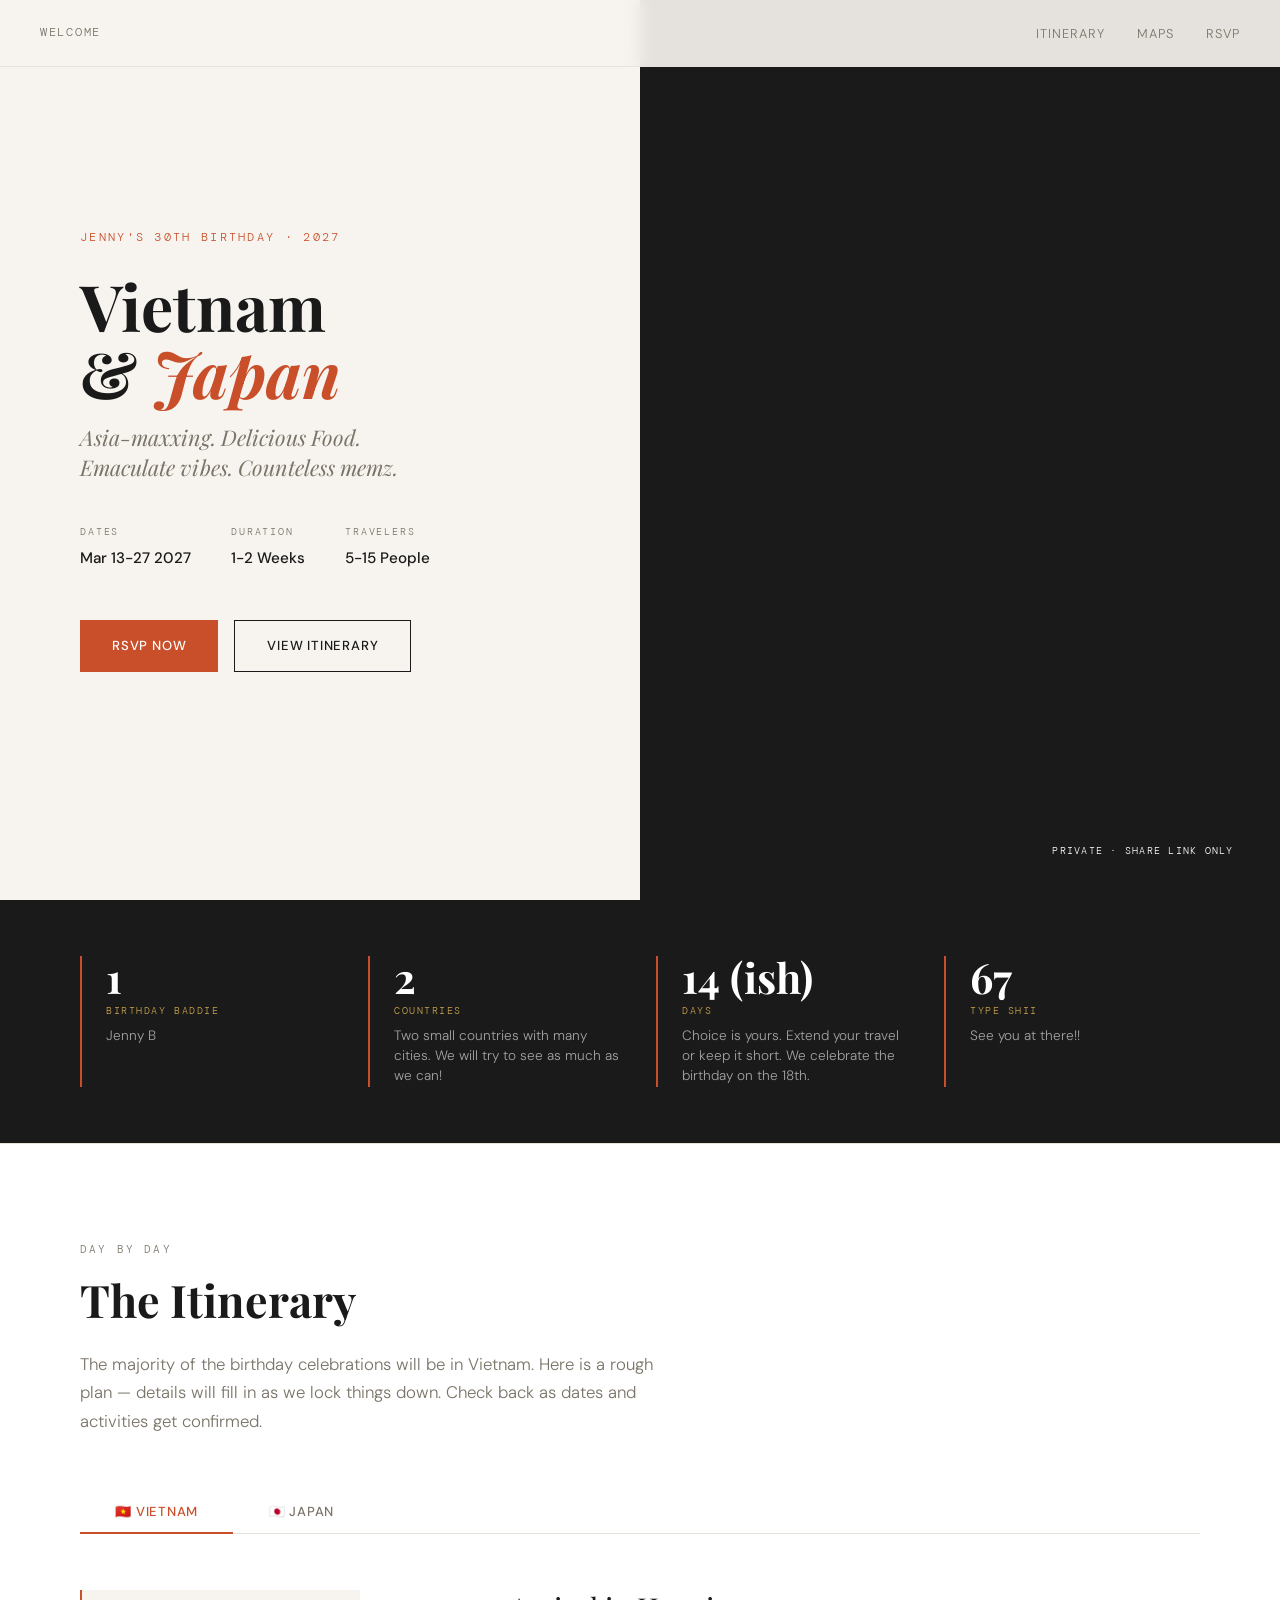
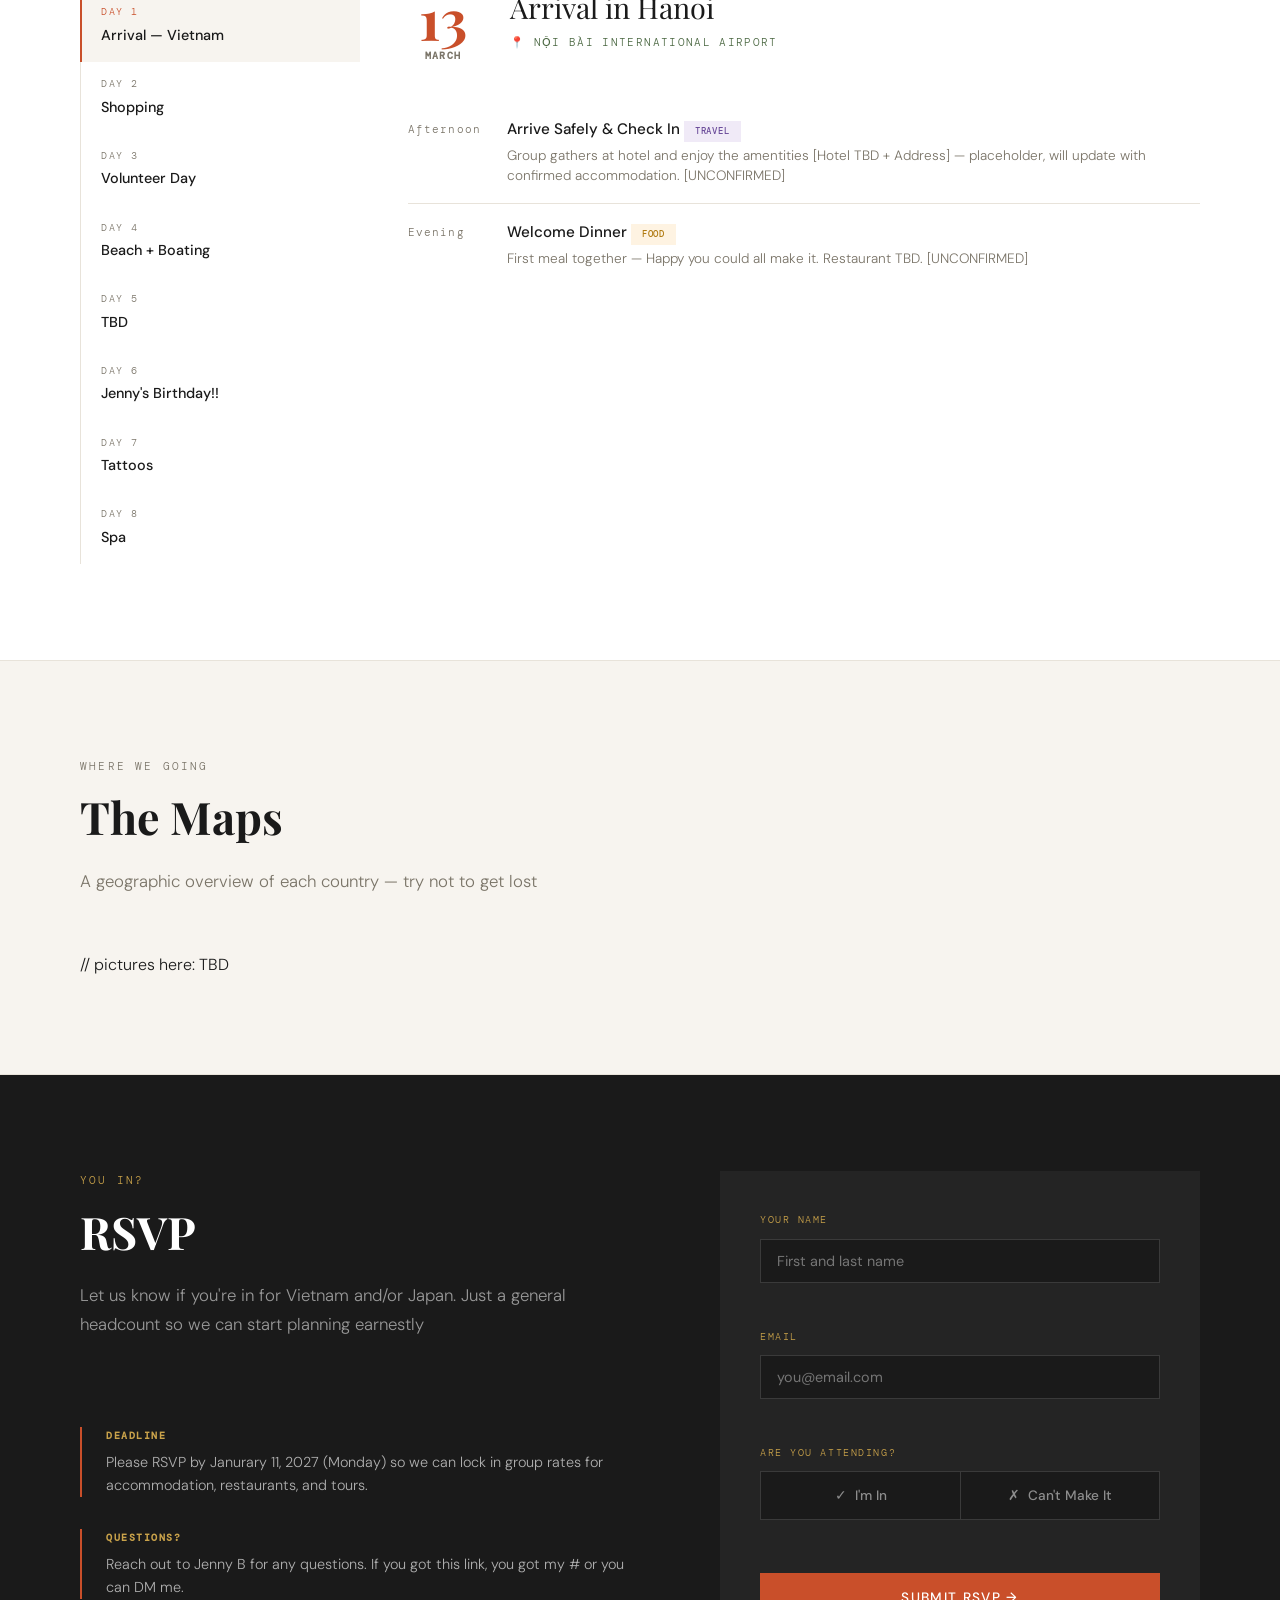
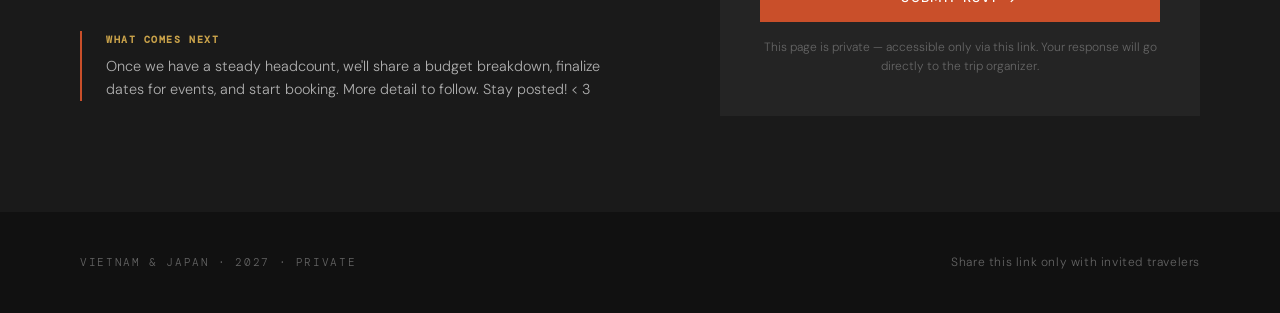
==== index.html @ f420a18a "Update index.html" ====
<!DOCTYPE html>
<html lang="en">
<head>
<meta charset="UTF-8">
<meta name="viewport" content="width=device-width, initial-scale=1.0">
<title>Hi Friends ~</title>
<link rel="preconnect" href="https://fonts.googleapis.com">
<link href="https://fonts.googleapis.com/css2?family=Playfair+Display:ital,wght@0,400;0,700;1,400&family=DM+Sans:wght@300;400;500&family=DM+Mono:wght@400&display=swap" rel="stylesheet">
<style>
  :root {
    --ink: #1a1a1a;
    --paper: #f7f4ef;
    --mist: #e8e3da;
    --vermillion: #c94f2a;
    --gold: #c9a24a;
    --moss: #4a6741;
    --stone: #7a7468;
    --white: #ffffff;
  }

  * { margin: 0; padding: 0; box-sizing: border-box; }

  html { scroll-behavior: smooth; }

  body {
    background: var(--paper);
    color: var(--ink);
    font-family: 'DM Sans', sans-serif;
    font-weight: 300;
    line-height: 1.7;
  }

  /* NAV */
  nav {
    position: fixed;
    top: 0; left: 0; right: 0;
    z-index: 100;
    display: flex;
    align-items: center;
    justify-content: space-between;
    padding: 1.2rem 2.5rem;
    background: rgba(247,244,239,0.92);
    backdrop-filter: blur(8px);
    border-bottom: 1px solid var(--mist);
  }

  .nav-wordmark {
    font-family: 'DM Mono', monospace;
    font-size: 0.72rem;
    letter-spacing: 0.15em;
    color: var(--stone);
    text-transform: uppercase;
  }

  .nav-links {
    display: flex;
    gap: 2rem;
    list-style: none;
  }

  .nav-links a {
    font-size: 0.8rem;
    letter-spacing: 0.08em;
    text-transform: uppercase;
    text-decoration: none;
    color: var(--stone);
    transition: color 0.2s;
  }

  .nav-links a:hover { color: var(--vermillion); }

  /* HERO */
  .hero {
    min-height: 100vh;
    display: grid;
    grid-template-columns: 1fr 1fr;
    padding-top: 60px;
  }

  .hero-text {
    display: flex;
    flex-direction: column;
    justify-content: center;
    padding: 5rem 4rem 5rem 5rem;
  }

  .hero-eyebrow {
    font-family: 'DM Mono', monospace;
    font-size: 0.72rem;
    letter-spacing: 0.2em;
    color: var(--vermillion);
    text-transform: uppercase;
    margin-bottom: 1.5rem;
  }

  .hero-title {
    font-family: 'Playfair Display', serif;
    font-size: clamp(3rem, 5vw, 5.5rem);
    line-height: 1.05;
    font-weight: 700;
    margin-bottom: 1rem;
  }

  .hero-title em {
    font-style: italic;
    color: var(--vermillion);
  }

  .hero-subtitle {
    font-family: 'Playfair Display', serif;
    font-style: italic;
    font-size: 1.35rem;
    color: var(--stone);
    margin-bottom: 2.5rem;
    line-height: 1.4;
  }

  .hero-meta {
    display: flex;
    gap: 2.5rem;
    margin-bottom: 3rem;
  }

  .hero-meta-item label {
    display: block;
    font-family: 'DM Mono', monospace;
    font-size: 0.65rem;
    letter-spacing: 0.18em;
    text-transform: uppercase;
    color: var(--stone);
    margin-bottom: 0.25rem;
  }

  .hero-meta-item span {
    font-size: 0.95rem;
    font-weight: 500;
    color: var(--ink);
  }

  .btn {
    display: inline-flex;
    align-items: center;
    gap: 0.5rem;
    padding: 0.85rem 2rem;
    font-family: 'DM Sans', sans-serif;
    font-size: 0.82rem;
    font-weight: 500;
    letter-spacing: 0.06em;
    text-transform: uppercase;
    text-decoration: none;
    border: none;
    cursor: pointer;
    transition: all 0.2s;
  }

  .btn-primary {
    background: var(--vermillion);
    color: var(--white);
  }

  .btn-primary:hover { background: #a83f20; }

  .btn-outline {
    background: transparent;
    color: var(--ink);
    border: 1.5px solid var(--ink);
  }

  .btn-outline:hover {
    background: var(--ink);
    color: var(--white);
  }

  .hero-ctas { display: flex; gap: 1rem; flex-wrap: wrap; }

  .hero-visual {
    position: relative;
    overflow: hidden;
    background: var(--ink);
  }

  .hero-visual-grid {
    display: grid;
    grid-template-rows: 1fr 1fr;
    height: 100%;
  }

  .hero-img-top {
    background: url('https://images.unsplash.com/photo-1557750255-c06bbc4d9c30?w=900&q=80') center/cover;
  }

  .hero-img-bottom {
    display: grid;
    grid-template-columns: 1fr 1fr;
  }

  .hero-img-bl {
    background: url('https://images.unsplash.com/photo-1528360983277-13d401cdc186?w=600&q=80') center/cover;
  }

  .hero-img-br {
    background: url('https://images.unsplash.com/photo-1493976040374-85c8e12f0c0e?w=600&q=80') center/cover;
  }

  .hero-img-overlay {
    position: absolute;
    bottom: 2rem;
    right: 2rem;
    background: rgba(26,26,26,0.75);
    color: var(--white);
    font-family: 'DM Mono', monospace;
    font-size: 0.65rem;
    letter-spacing: 0.12em;
    padding: 0.5rem 0.9rem;
    text-transform: uppercase;
  }

  /* SECTION STRUCTURE */
  section { padding: 6rem 5rem; }

  .section-label {
    font-family: 'DM Mono', monospace;
    font-size: 0.68rem;
    letter-spacing: 0.2em;
    text-transform: uppercase;
    color: var(--stone);
    margin-bottom: 1rem;
  }

  .section-title {
    font-family: 'Playfair Display', serif;
    font-size: clamp(2rem, 3.5vw, 3.2rem);
    line-height: 1.15;
    margin-bottom: 1.5rem;
  }

  .section-intro {
    font-size: 1.05rem;
    color: var(--stone);
    max-width: 55ch;
    margin-bottom: 3.5rem;
  }

  hr.divider {
    border: none;
    border-top: 1px solid var(--mist);
    margin: 0;
  }

  /* OVERVIEW STRIP */
  .overview {
    background: var(--ink);
    color: var(--white);
    padding: 3.5rem 5rem;
    display: grid;
    grid-template-columns: repeat(4, 1fr);
    gap: 2rem;
  }

  .overview-item {
    border-left: 2px solid var(--vermillion);
    padding-left: 1.5rem;
  }

  .overview-item .num {
    font-family: 'Playfair Display', serif;
    font-size: 2.6rem;
    font-weight: 700;
    color: var(--white);
    line-height: 1;
    margin-bottom: 0.25rem;
  }

  .overview-item .unit {
    font-family: 'DM Mono', monospace;
    font-size: 0.65rem;
    letter-spacing: 0.15em;
    text-transform: uppercase;
    color: var(--gold);
    margin-bottom: 0.4rem;
  }

  .overview-item p {
    font-size: 0.85rem;
    color: rgba(255,255,255,0.6);
    line-height: 1.5;
  }

  /* ITINERARIES */
  .itineraries { background: var(--white); }

  .country-tabs {
    display: flex;
    gap: 0;
    margin-bottom: 3.5rem;
    border-bottom: 1.5px solid var(--mist);
  }

  .tab-btn {
    padding: 0.75rem 2.2rem;
    font-family: 'DM Sans', sans-serif;
    font-size: 0.82rem;
    font-weight: 500;
    letter-spacing: 0.06em;
    text-transform: uppercase;
    background: none;
    border: none;
    border-bottom: 2.5px solid transparent;
    margin-bottom: -1.5px;
    cursor: pointer;
    color: var(--stone);
    transition: all 0.2s;
  }

  .tab-btn.active {
    color: var(--vermillion);
    border-bottom-color: var(--vermillion);
  }

  .tab-content { display: none; }
  .tab-content.active { display: block; }

  .itinerary-grid {
    display: grid;
    grid-template-columns: 280px 1fr;
    gap: 3rem;
  }

  .day-nav {
    display: flex;
    flex-direction: column;
    gap: 0;
    border-left: 1px solid var(--mist);
  }

  .day-nav-item {
    padding: 0.9rem 1.2rem;
    cursor: pointer;
    border-left: 2.5px solid transparent;
    margin-left: -1px;
    transition: all 0.2s;
  }

  .day-nav-item:hover { background: var(--paper); }

  .day-nav-item.active {
    border-left-color: var(--vermillion);
    background: var(--paper);
  }

  .day-nav-item .day-num {
    font-family: 'DM Mono', monospace;
    font-size: 0.62rem;
    letter-spacing: 0.15em;
    text-transform: uppercase;
    color: var(--stone);
  }

  .day-nav-item.active .day-num { color: var(--vermillion); }

  .day-nav-item .day-name {
    font-size: 0.9rem;
    font-weight: 500;
    color: var(--ink);
    margin-top: 0.1rem;
  }

  .day-detail { display: none; }
  .day-detail.active { display: block; }

  .day-detail-header {
    display: flex;
    align-items: flex-start;
    gap: 2rem;
    margin-bottom: 2.5rem;
  }

  .day-detail-date {
    font-family: 'Playfair Display', serif;
    font-size: 3.5rem;
    font-weight: 700;
    color: var(--vermillion);
    line-height: 1;
    min-width: 70px;
    text-align: center;
  }

  .day-detail-date small {
    display: block;
    font-family: 'DM Mono', monospace;
    font-size: 0.62rem;
    letter-spacing: 0.12em;
    text-transform: uppercase;
    color: var(--stone);
    margin-top: 0.3rem;
  }

  .day-detail-title {
    font-family: 'Playfair Display', serif;
    font-size: 1.8rem;
    line-height: 1.2;
    margin-bottom: 0.5rem;
  }

  .day-detail-location {
    font-family: 'DM Mono', monospace;
    font-size: 0.7rem;
    letter-spacing: 0.12em;
    text-transform: uppercase;
    color: var(--moss);
  }

  .timeline {
    display: flex;
    flex-direction: column;
    gap: 0;
    margin-bottom: 2rem;
  }

  .timeline-item {
    display: grid;
    grid-template-columns: 80px 1fr;
    gap: 1.2rem;
    padding: 1rem 0;
    border-bottom: 1px solid var(--mist);
  }

  .timeline-item:last-child { border-bottom: none; }

  .timeline-time {
    font-family: 'DM Mono', monospace;
    font-size: 0.68rem;
    letter-spacing: 0.1em;
    color: var(--stone);
    padding-top: 0.2rem;
  }

  .timeline-event strong {
    display: block;
    font-size: 0.95rem;
    font-weight: 500;
    margin-bottom: 0.2rem;
  }

  .timeline-event p {
    font-size: 0.85rem;
    color: var(--stone);
    line-height: 1.5;
  }

  .tag {
    display: inline-block;
    padding: 0.18rem 0.65rem;
    font-family: 'DM Mono', monospace;
    font-size: 0.58rem;
    letter-spacing: 0.1em;
    text-transform: uppercase;
    border-radius: 0;
    margin-right: 0.4rem;
  }

  .tag-food { background: #fef3e2; color: #b07a10; }
  .tag-culture { background: #eaf3ea; color: var(--moss); }
  .tag-travel { background: #f0eaf7; color: #6b4c9a; }
  .tag-free { background: var(--mist); color: var(--stone); }

  /* MAPS */
  .maps-section { background: var(--paper); }

  .maps-grid {
    display: grid;
    grid-template-columns: 1fr 1fr;
    gap: 2.5rem;
  }

  .map-card {
    background: var(--white);
    border: 1px solid var(--mist);
    overflow: hidden;
  }

  .map-embed {
    width: 100%;
    height: 320px;
    border: none;
    display: block;
  }

  .map-card-body {
    padding: 1.5rem 1.8rem;
  }

  .map-card-title {
    font-family: 'Playfair Display', serif;
    font-size: 1.25rem;
    margin-bottom: 0.5rem;
  }

  .map-card-desc {
    font-size: 0.85rem;
    color: var(--stone);
    line-height: 1.6;
  }

  .map-pins {
    display: flex;
    flex-wrap: wrap;
    gap: 0.5rem;
    margin-top: 1rem;
  }

  .map-pin {
    font-family: 'DM Mono', monospace;
    font-size: 0.62rem;
    letter-spacing: 0.08em;
    color: var(--stone);
    border: 1px solid var(--mist);
    padding: 0.25rem 0.7rem;
  }

  /* RSVP */
  .rsvp-section {
    background: var(--ink);
    color: var(--white);
  }

  .rsvp-section .section-label { color: var(--gold); }
  .rsvp-section .section-title { color: var(--white); }
  .rsvp-section .section-intro { color: rgba(255,255,255,0.55); }

  .rsvp-layout {
    display: grid;
    grid-template-columns: 1fr 480px;
    gap: 5rem;
    align-items: start;
  }

  .rsvp-aside {
    display: flex;
    flex-direction: column;
    gap: 2rem;
  }

  .rsvp-aside-block { border-left: 2px solid var(--vermillion); padding-left: 1.5rem; }
  .rsvp-aside-block h4 {
    font-family: 'DM Mono', monospace;
    font-size: 0.65rem;
    letter-spacing: 0.15em;
    text-transform: uppercase;
    color: var(--gold);
    margin-bottom: 0.4rem;
  }
  .rsvp-aside-block p { font-size: 0.9rem; color: rgba(255,255,255,0.65); line-height: 1.6; }

  .rsvp-form-card {
    background: #242424;
    padding: 2.5rem;
  }

  .form-field {
    margin-bottom: 1.5rem;
  }

  .form-field label {
    display: block;
    font-family: 'DM Mono', monospace;
    font-size: 0.65rem;
    letter-spacing: 0.15em;
    text-transform: uppercase;
    color: var(--gold);
    margin-bottom: 0.6rem;
  }

  .form-field input,
  .form-field select,
  .form-field textarea {
    width: 100%;
    background: #1a1a1a;
    border: 1px solid #3a3a3a;
    color: var(--white);
    font-family: 'DM Sans', sans-serif;
    font-size: 0.9rem;
    padding: 0.75rem 1rem;
    outline: none;
    transition: border-color 0.2s;
    border-radius: 0;
    -webkit-appearance: none;
  }

  .form-field input:focus,
  .form-field select:focus,
  .form-field textarea:focus {
    border-color: var(--vermillion);
  }

  .form-field select option { background: #1a1a1a; }

  .radio-group {
    display: flex;
    gap: 0;
  }

  .radio-option {
    flex: 1;
    position: relative;
  }

  .radio-option input[type="radio"] {
    position: absolute;
    opacity: 0;
    width: 0;
  }

  .radio-option label {
    display: flex;
    align-items: center;
    justify-content: center;
    padding: 0.75rem;
    background: #1a1a1a;
    border: 1px solid #3a3a3a;
    font-family: 'DM Sans', sans-serif;
    font-size: 0.85rem;
    font-weight: 500;
    letter-spacing: 0;
    text-transform: none;
    color: rgba(255,255,255,0.5);
    cursor: pointer;
    transition: all 0.2s;
    margin: 0;
  }

  .radio-option:first-child label { border-right: none; }

  .radio-option input[type="radio"]:checked + label {
    background: var(--vermillion);
    border-color: var(--vermillion);
    color: var(--white);
  }

  .event-checkboxes {
    display: flex;
    flex-direction: column;
    gap: 0.75rem;
  }

  .check-option {
    display: flex;
    align-items: center;
    gap: 0.75rem;
    cursor: pointer;
  }

  .check-option input[type="checkbox"] {
    width: 16px;
    height: 16px;
    accent-color: var(--vermillion);
    cursor: pointer;
  }

  .check-option span {
    font-size: 0.88rem;
    color: rgba(255,255,255,0.75);
    line-height: 1.4;
  }

  .check-option .check-sub {
    display: block;
    font-size: 0.72rem;
    color: rgba(255,255,255,0.35);
    margin-top: 0.1rem;
  }

  .btn-submit {
    width: 100%;
    padding: 1rem;
    background: var(--vermillion);
    color: var(--white);
    font-family: 'DM Sans', sans-serif;
    font-size: 0.85rem;
    font-weight: 500;
    letter-spacing: 0.1em;
    text-transform: uppercase;
    border: none;
    cursor: pointer;
    transition: background 0.2s;
    margin-top: 0.5rem;
  }

  .btn-submit:hover { background: #a83f20; }

  .form-note {
    font-size: 0.75rem;
    color: rgba(255,255,255,0.3);
    text-align: center;
    margin-top: 1rem;
    line-height: 1.6;
  }

  /* SUCCESS STATE */
  .rsvp-success {
    display: none;
    text-align: center;
    padding: 3rem 2rem;
  }

  .rsvp-success .success-icon {
    font-size: 3rem;
    margin-bottom: 1rem;
  }

  .rsvp-success h3 {
    font-family: 'Playfair Display', serif;
    font-size: 1.8rem;
    margin-bottom: 0.75rem;
    color: var(--white);
  }

  .rsvp-success p {
    color: rgba(255,255,255,0.55);
    font-size: 0.9rem;
    line-height: 1.6;
  }

  /* FORM ERROR & LOADING STATES */
  .form-error-banner {
    display: none;
    background: rgba(201,79,42,0.15);
    border: 1px solid var(--vermillion);
    color: #f4a58a;
    font-size: 0.82rem;
    padding: 0.75rem 1rem;
    margin-bottom: 1.2rem;
    line-height: 1.5;
  }

  .field-error {
    display: block;
    font-size: 0.72rem;
    color: #f4a58a;
    margin-top: 0.3rem;
    min-height: 1rem;
  }

  .btn-submit:disabled {
    opacity: 0.55;
    cursor: not-allowed;
  }

  .btn-submit .spinner {
    display: inline-block;
    width: 12px;
    height: 12px;
    border: 2px solid rgba(255,255,255,0.35);
    border-top-color: #fff;
    border-radius: 50%;
    animation: spin 0.7s linear infinite;
    margin-right: 0.5rem;
    vertical-align: middle;
  }

  @keyframes spin { to { transform: rotate(360deg); } }

  /* FOOTER */
  footer {
    background: #111;
    color: rgba(255,255,255,0.35);
    padding: 2.5rem 5rem;
    display: flex;
    align-items: center;
    justify-content: space-between;
  }

  footer .wordmark {
    font-family: 'DM Mono', monospace;
    font-size: 0.68rem;
    letter-spacing: 0.15em;
    text-transform: uppercase;
  }

  footer .footer-note {
    font-size: 0.75rem;
    letter-spacing: 0.05em;
  }

  /* RESPONSIVE */
  @media (max-width: 900px) {
    nav { padding: 1rem 1.5rem; }
    .nav-links { display: none; }
    .hero { grid-template-columns: 1fr; }
    .hero-text { padding: 5rem 2rem 3rem; }
    .hero-visual { height: 50vw; }
    .overview { grid-template-columns: 1fr 1fr; padding: 3rem 2rem; }
    section { padding: 4rem 2rem; }
    .itinerary-grid { grid-template-columns: 1fr; }
    .maps-grid { grid-template-columns: 1fr; }
    .rsvp-layout { grid-template-columns: 1fr; gap: 3rem; }
    footer { flex-direction: column; gap: 0.75rem; text-align: center; padding: 2rem; }
  }
</style>
</head>
<body>

<!-- NAV -->
<nav>
  <div class="nav-wordmark">WELCOME</div>
  <ul class="nav-links">
    <li><a href="#itinerary">Itinerary</a></li>
    <li><a href="#maps">Maps</a></li>
    <li><a href="#rsvp">RSVP</a></li>
  </ul>
</nav>

<!-- HERO -->
<section class="hero" style="padding:0;">
  <div class="hero-text">
    <div class="hero-eyebrow">Jenny's 30th Birthday · 2027</div>
    <h1 class="hero-title">Vietnam<br>&amp; <em>Japan</em></h1>
    <p class="hero-subtitle">Asia-maxxing.  Delicious Food. <br> Emaculate vibes. Counteless memz. </p>
    <div class="hero-meta">
      <div class="hero-meta-item">
        <label>Dates</label>
        <span>Mar 13-27 2027</span>
      </div>
      <div class="hero-meta-item">
        <label>Duration</label>
        <span>1-2 Weeks</span>
      </div>
      <div class="hero-meta-item">
        <label>Travelers</label>
        <span>5-15 People</span>
      </div>
    </div>
    <div class="hero-ctas">
      <a href="#rsvp" class="btn btn-primary">RSVP Now</a>
      <a href="#itinerary" class="btn btn-outline">View Itinerary</a>
    </div>
  </div>
  <div class="hero-visual">
    <div class="hero-visual-grid">
      <div class="hero-img-top"></div>
      <div class="hero-img-bottom">
        <div class="hero-img-bl"></div>
        <div class="hero-img-br"></div>
      </div>
    </div>
    <div class="hero-img-overlay">Private · Share Link Only</div>
  </div>
</section>

<!-- OVERVIEW STRIP -->
<div class="overview">
  <div class="overview-item">
    <div class="num">1</div>
    <div class="unit">Birthday Baddie</div>
    <p>Jenny B</p>
  </div>
  <div class="overview-item">
    <div class="num">2</div>
    <div class="unit">Countries</div>
    <p>Two small countries with many cities. We will try to see as much as we can! </p>
  </div>
  <div class="overview-item">
    <div class="num">14 (ish)</div>
    <div class="unit">Days</div>
    <p>Choice is yours. Extend your travel or keep it short. We celebrate the birthday on the 18th. </p>
  </div>
  <div class="overview-item">
    <div class="num">67</div>
    <div class="unit">Type shii</div>
    <p>See you at there!! </p>
  </div>
</div>

<hr class="divider">

<!-- ITINERARY -->
<section class="itineraries" id="itinerary">
  <div class="section-label">Day by Day</div>
  <h2 class="section-title">The Itinerary</h2>
  <p class="section-intro"> The majority of the birthday celebrations will be in Vietnam. Here is a rough plan — details will fill in as we lock things down. Check back as dates and activities get confirmed.</p>

  <div class="country-tabs">
    <button class="tab-btn active" onclick="switchTab('vietnam')">🇻🇳 Vietnam</button>
    <button class="tab-btn" onclick="switchTab('japan')">🇯🇵 Japan</button>
  </div>

  <!-- VIETNAM -->
  <div class="tab-content active" id="tab-vietnam">
    <div class="itinerary-grid">
      <div class="day-nav" id="vn-day-nav">
        <div class="day-nav-item active" onclick="switchDay('vn', 1)">
          <div class="day-num">Day 1</div>
          <div class="day-name">Arrival — Vietnam </div>
        </div>
        <div class="day-nav-item" onclick="switchDay('vn', 2)">
          <div class="day-num">Day 2</div>
          <div class="day-name">Shopping</div>
        </div>
        <div class="day-nav-item" onclick="switchDay('vn', 3)">
          <div class="day-num">Day 3</div>
          <div class="day-name">Volunteer Day</div>
        </div>
        <div class="day-nav-item" onclick="switchDay('vn', 4)">
          <div class="day-num">Day 4</div>
          <div class="day-name">Beach + Boating</div>
        </div>
        <div class="day-nav-item" onclick="switchDay('vn', 5)">
          <div class="day-num">Day 5</div>
          <div class="day-name"> TBD </div>
        </div>
        <div class="day-nav-item" onclick="switchDay('vn', 6)">
          <div class="day-num">Day 6</div>
          <div class="day-name">Jenny's Birthday!! </div>
        </div>
        <div class="day-nav-item" onclick="switchDay('vn', 7)">
          <div class="day-num">Day 7</div>
          <div class="day-name">Tattoos</div>
        </div>
         <div class="day-nav-item" onclick="switchDay('vn', 8)">
          <div class="day-num">Day 8</div>
          <div class="day-name"> Spa </div>
        </div>
      </div>

      <div>
        <div class="day-detail active" id="vn-day-1">
          <div class="day-detail-header">
            <div class="day-detail-date">13<small>March</small></div>
            <div>
              <div class="day-detail-title">Arrival in Hanoi</div>
              <div class="day-detail-location">📍 Nội Bài International Airport</div>
            </div>
          </div>
          <div class="timeline">
            <div class="timeline-item">
              <div class="timeline-time">Afternoon</div>
              <div class="timeline-event">
                <strong>Arrive Safely &amp; Check In <span class="tag tag-travel">Travel</span></strong>
                <p>Group gathers at hotel and enjoy the amentities [Hotel TBD + Address] — placeholder, will update with confirmed accommodation. [UNCONFIRMED]</p>
              </div>
            </div>
            <div class="timeline-item">
              <div class="timeline-time">Evening</div>
              <div class="timeline-event">
                <strong>Welcome Dinner <span class="tag tag-food">Food</span></strong>
                <p>First meal together — Happy you could all make it. Restaurant TBD. [UNCONFIRMED]</p>
              </div>
            </div>
          </div>
        </div>

        <div class="day-detail" id="vn-day-2">
          <div class="day-detail-header">
            <div class="day-detail-date">14<small>March</small></div>
            <div>
              <div class="day-detail-title">Hanoi Old Quarter</div>
              <div class="day-detail-location">📍 Hanoi, Vietnam</div>
            </div>
          </div>
          <div class="timeline">
            <div class="timeline-item">
              <div class="timeline-time">Morning</div>
              <div class="timeline-event">
                <strong>Hoan Kiem Lake &amp; Ngoc Son Temple <span class="tag tag-culture">Culture</span></strong>
                <p>Morning walk around the lake. Placeholder — exact timing TBD. [UNCONFIRMED]</p>
              </div>
            </div>
            <div class="timeline-item">
              <div class="timeline-time">Midday</div>
              <div class="timeline-event">
                <strong>Street Food Tour <span class="tag tag-food">Food</span></strong>
                <p>Guided tour of local street food stalls. Bun cha, egg coffee, banh cuon. Operator TBD. [UNCONFIRMED]</p>
              </div>
            </div>
            <div class="timeline-item">
              <div class="timeline-time">Afternoon</div>
              <div class="timeline-event">
                <strong>Ho Chi Minh Mausoleum <span class="tag tag-culture">Culture</span></strong>
                <p>Visit the mausoleum complex and the surrounding gardens. [UNCONFIRMED]/p>
              </div>
            </div>
            <div class="timeline-item">
              <div class="timeline-time">Evening</div>
              <div class="timeline-event">
                <strong>Free Evening <span class="tag tag-free">Free</span></strong>
                <p>Explore on your own — the beer street (Ta Hien) is nearby and lively. [UNCONFIRMED]</p>
              </div>
            </div>
          </div>
        </div>

        <div class="day-detail" id="vn-day-3">
          <div class="day-detail-header">
            <div class="day-detail-date">15<small>March</small></div>
            <div>
              <div class="day-detail-title">Halong Bay Cruise — Day 1</div>
              <div class="day-detail-location">📍 Ha Long Bay, Quảng Ninh</div>
            </div>
          </div>
          <div class="timeline">
            <div class="timeline-item">
              <div class="timeline-time">Morning</div>
              <div class="timeline-event">
                <strong>Bus to Halong Bay <span class="tag tag-travel">Travel</span></strong>
                <p>~3.5 hour journey from Hanoi. Depart early. [Bus operator TBD] [UNCONFIRMED]</p>
              </div>
            </div>
            <div class="timeline-item">
              <div class="timeline-time">Afternoon</div>
              <div class="timeline-event">
                <strong>Board Cruise &amp; Sail <span class="tag tag-culture">Culture</span></strong>
                <p>Board the overnight junk cruise. Limestone karst views, kayaking, and caves. [Cruise TBD — targeting a mid-range option] [UNCONFIRMED] </p>
              </div>
            </div>
            <div class="timeline-item">
              <div class="timeline-time">Evening</div>
              <div class="timeline-event">
                <strong>Sunset &amp; Group Dinner on Deck <span class="tag tag-food">Food</span></strong>
                <p>Seafood dinner aboard the boat as the sun sets over the bay. [UNCONFIRMED]</p>
              </div>
            </div>
          </div>
        </div>

        <div class="day-detail" id="vn-day-4">
          <div class="day-detail-header">
            <div class="day-detail-date">16<small>March</small></div>
            <div>
              <div class="day-detail-title">Halong Bay — Day 2</div>
              <div class="day-detail-location">📍 Ha Long Bay → Hanoi</div>
            </div>
          </div>
          <div class="timeline">
            <div class="timeline-item">
              <div class="timeline-time">Morning</div>
              <div class="timeline-event">
                <strong>Tai Chi on Deck, Breakfast <span class="tag tag-culture">Culture</span></strong>
                <p>Optional sunrise tai chi, then breakfast as the boat heads back. [UNCONFIRMED]</p>
              </div>
            </div>
            <div class="timeline-item">
              <div class="timeline-time">Afternoon</div>
              <div class="timeline-event">
                <strong>Return to Hanoi <span class="tag tag-travel">Travel</span></strong>
                <p>Back to the city by afternoon. Free evening in Hanoi before the next leg.</p>
              </div>
            </div>
          </div>
        </div>

        <div class="day-detail" id="vn-day-5">
          <div class="day-detail-header">
            <div class="day-detail-date">17<small>March</small></div>
            <div>
              <div class="day-detail-title">Fly Hanoi → Hoi An</div>
              <div class="day-detail-location">📍 Hanoi → Da Nang → Hoi An</div>
            </div>
          </div>
          <div class="timeline">
            <div class="timeline-item">
              <div class="timeline-time">Morning</div>
              <div class="timeline-event">
                <strong>Flight to Da Nang <span class="tag tag-travel">Travel</span></strong>
                <p>~1.5 hours. Transfer to Hoi An by taxi (~45 min). [Flights TBD — book together or independently] [UNCONFIRMED] </p>
              </div>
            </div>
            <div class="timeline-item">
              <div class="timeline-time">Afternoon</div>
              <div class="timeline-event">
                <strong>Check In &amp; Explore Ancient Town <span class="tag tag-culture">Culture</span></strong>
                <p>Stroll the UNESCO-listed old town. Lanterns, tailors, and cao lau noodles await. [UNCONFIRMED]</p>
              </div>
            </div>
          </div>
        </div>

        <div class="day-detail" id="vn-day-6">
          <div class="day-detail-header">
            <div class="day-detail-date">18<small>March</small></div>
            <div>
              <div class="day-detail-title">Hoi An — Lanterns &amp; Cooking</div>
              <div class="day-detail-location">📍 Hội An Ancient Town</div>
            </div>
          </div>
          <div class="timeline">
            <div class="timeline-item">
              <div class="timeline-time">Morning</div>
              <div class="timeline-event">
                <strong>Cooking Class <span class="tag tag-food">Food</span></strong>
                <p>Group cooking class — market trip + make your own banh xeo and white rose dumplings. [Operator TBD] [UNCONFIRMED]</p>
              </div>
            </div>
            <div class="timeline-item">
              <div class="timeline-time">Afternoon</div>
              <div class="timeline-event">
                <strong>Beach at An Bang <span class="tag tag-free">Free</span></strong>
                <p>4km from town. Easy motorbike or bicycle ride. Free afternoon to relax. [UNCONFIRMED]</p>
              </div>
            </div>
            <div class="timeline-item">
              <div class="timeline-time">Evening</div>
              <div class="timeline-event">
                <strong>Lantern Release on the Thu Bon River <span class="tag tag-culture">Culture</span></strong>
                <p>The signature Hoi An evening — release paper lanterns on the river at dusk. [UNCONFIRMED]</p>
              </div>
            </div>
          </div>
        </div>

        <div class="day-detail" id="vn-day-7">
          <div class="day-detail-header">
            <div class="day-detail-date">19<small>March</small></div>
            <div>
              <div class="day-detail-title">Fly to Ho Chi Minh City</div>
              <div class="day-detail-location">📍 Da Nang → Ho Chi Minh City</div>
            </div>
          </div>
          <div class="timeline">
            <div class="timeline-item">
              <div class="timeline-time">Morning</div>
              <div class="timeline-event">
                <strong>Flight to HCMC <span class="tag tag-travel">Travel</span></strong>
                <p>~1 hour flight. Check in to Saigon hotel. [Hotel TBD — targeting the District 1 area] [UNCONFIRMED]</p>
              </div>
            </div>
            <div class="timeline-item">
              <div class="timeline-time">Afternoon</div>
              <div class="timeline-event">
                <strong>War Remnants Museum <span class="tag tag-culture">Culture</span></strong>
                <p>Important and sobering. Worth the time. Regroup afterward for coffee. [UNCONFIRMED] </p>
              </div>
            </div>
            <div class="timeline-item">
              <div class="timeline-time">Evening</div>
              <div class="timeline-event">
                <strong>Rooftop Dinner &amp; Bui Vien Street <span class="tag tag-food">Food</span></strong>
                <p>Farewell Vietnam dinner. Then, optional: the chaos of Bui Vien walking street. [UNCONFIRMED]</p>
              </div>
            </div>
          </div>
        </div>

        <div class="day-detail" id="vn-day-8">
          <div class="day-detail-header">
            <div class="day-detail-date">20<small>March</small></div>
            <div>
              <div class="day-detail-title">Fly to Ho Chi Minh City</div>
              <div class="day-detail-location">📍 Da Nang → Ho Chi Minh City</div>
            </div>
          </div>
          <div class="timeline">
            <div class="timeline-item">
              <div class="timeline-time">Morning</div>
              <div class="timeline-event">
                <strong>Flight to HCMC <span class="tag tag-travel">Travel</span></strong>
                <p>~1 hour flight. Check in to Saigon hotel. [Hotel TBD — targeting the District 1 area] [UNCONFIRMED]</p>
              </div>
            </div>
            <div class="timeline-item">
              <div class="timeline-time">Afternoon</div>
              <div class="timeline-event">
                <strong>War Remnants Museum <span class="tag tag-culture">Culture</span></strong>
                <p>Important and sobering. Worth the time. Regroup afterward for coffee. [UNCONFIRMED] </p>
              </div>
            </div>
            <div class="timeline-item">
              <div class="timeline-time">Evening</div>
              <div class="timeline-event">
                <strong>Rooftop Dinner &amp; Bui Vien Street <span class="tag tag-food">Food</span></strong>
                <p>Farewell Vietnam dinner. Then, optional: the chaos of Bui Vien walking street. [UNCONFIRMED]</p>
              </div>
            </div>
          </div>
        </div>
      </div>
    </div>
  </div>

  <!-- JAPAN TAB -->
  <div class="tab-content" id="tab-japan">
    <div class="itinerary-grid">
      <div class="day-nav" id="jp-day-nav">
        <div class="day-nav-item active" onclick="switchDay('jp', 8)">
          <div class="day-num">Day 8</div>
          <div class="day-name">Arrival — Tokyo</div>
        </div>
        <div class="day-nav-item" onclick="switchDay('jp', 9)">
          <div class="day-num">Day 9</div>
          <div class="day-name">Tokyo — Shibuya &amp; Shinjuku</div>
        </div>
        <div class="day-nav-item" onclick="switchDay('jp', 10)">
          <div class="day-num">Day 10</div>
          <div class="day-name">Tokyo — Asakusa &amp; Akihabara</div>
        </div>
        <div class="day-nav-item" onclick="switchDay('jp', 11)">
          <div class="day-num">Day 11</div>
          <div class="day-name">Day Trip: Nikko or Hakone</div>
        </div>
        <div class="day-nav-item" onclick="switchDay('jp', 12)">
          <div class="day-num">Day 12</div>
          <div class="day-name">Shinkansen to Kyoto</div>
        </div>
        <div class="day-nav-item" onclick="switchDay('jp', 13)">
          <div class="day-num">Day 13</div>
          <div class="day-name">Kyoto — Temples &amp; Fushimi</div>
        </div>
        <div class="day-nav-item" onclick="switchDay('jp', 14)">
          <div class="day-num">Day 14</div>
          <div class="day-name">Osaka &amp; Departure</div>
        </div>
      </div>

      <div>
        <div class="day-detail active" id="jp-day-8">
          <div class="day-detail-header">
            <div class="day-detail-date">08<small>Placeholder</small></div>
            <div>
              <div class="day-detail-title">Arrive in Tokyo</div>
              <div class="day-detail-location">📍 Narita / Haneda → Shinjuku</div>
            </div>
          </div>
          <div class="timeline">
            <div class="timeline-item">
              <div class="timeline-time">Arrival</div>
              <div class="timeline-event">
                <strong>Land &amp; Transfer <span class="tag tag-travel">Travel</span></strong>
                <p>Narita Express or Limousine Bus to the hotel. [Hotel TBD — targeting Shinjuku or Shibuya area] [UNCONFIRMED] </p>
              </div>
            </div>
            <div class="timeline-item">
              <div class="timeline-time">Evening</div>
              <div class="timeline-event">
                <strong>Ramen &amp; Wander <span class="tag tag-food">Food</span></strong>
                <p>First dinner in Japan — a bowl of proper Tokyo ramen. Then explore the neon streets. [UNCONFIRMED] </p>
              </div>
            </div>
          </div>
        </div>

        <div class="day-detail" id="jp-day-9">
          <div class="day-detail-header">
            <div class="day-detail-date">09<small>Placeholder</small></div>
            <div>
              <div class="day-detail-title">Shibuya &amp; Shinjuku</div>
              <div class="day-detail-location">📍 Tokyo, Japan</div>
            </div>
          </div>
          <div class="timeline">
            <div class="timeline-item">
              <div class="timeline-time">Morning</div>
              <div class="timeline-event">
                <strong>Shibuya Crossing &amp; Harajuku <span class="tag tag-culture">Culture</span></strong>
                <p>The crossing at rush hour, Meiji Shrine, Takeshita Street. Classic Tokyo morning. [UNCONFIRMED]</p>
              </div>
            </div>
            <div class="timeline-item">
              <div class="timeline-time">Afternoon</div>
              <div class="timeline-event">
                <strong>Shinjuku — Omoide Yokocho <span class="tag tag-food">Food</span></strong>
                <p>"Memory Lane" — tiny yakitori stalls, smoke, and cold Sapporo. [UNCONFIRMED]</p>
              </div>
            </div>
            <div class="timeline-item">
              <div class="timeline-time">Evening</div>
              <div class="timeline-event">
                <strong>Tokyo Skyline from Shinjuku <span class="tag tag-free">Free</span></strong>
                <p>Tokyo Metropolitan Government Building offers free observation deck views. [UNCONFIRMED]</p>
              </div>
            </div>
          </div>
        </div>

        <div class="day-detail" id="jp-day-10">
          <div class="day-detail-header">
            <div class="day-detail-date">10<small>Placeholder</small></div>
            <div>
              <div class="day-detail-title">Asakusa &amp; Akihabara</div>
              <div class="day-detail-location">📍 East Tokyo</div>
            </div>
          </div>
          <div class="timeline">
            <div class="timeline-item">
              <div class="timeline-time">Morning</div>
              <div class="timeline-event">
                <strong>Senso-ji Temple <span class="tag tag-culture">Culture</span></strong>
                <p>Tokyo's oldest temple. Arrive early to beat the crowds. Nakamise shopping street adjacent.[UNCONFIRMED]</p>
              </div>
            </div>
            <div class="timeline-item">
              <div class="timeline-time">Afternoon</div>
              <div class="timeline-event">
                <strong>Akihabara Electric Town <span class="tag tag-free">Free</span></strong>
                <p>Anime, electronics, maid cafes — the full experience. Optional for those less into it.[UNCONFIRMED]</p>
              </div>
            </div>
            <div class="timeline-item">
              <div class="timeline-time">Evening</div>
              <div class="timeline-event">
                <strong>Group Omakase or Izakaya <span class="tag tag-food">Food</span></strong>
                <p>[Restaurant TBD — targeting a group omakase or lively izakaya for the full experience] [UNCONFIRMED]</p>
              </div>
            </div>
          </div>
        </div>

        <div class="day-detail" id="jp-day-11">
          <div class="day-detail-header">
            <div class="day-detail-date">11<small>Placeholder</small></div>
            <div>
              <div class="day-detail-title">Day Trip — Nikko or Hakone</div>
              <div class="day-detail-location">📍 Outside Tokyo (TBD)</div>
            </div>
          </div>
          <div class="timeline">
            <div class="timeline-item">
              <div class="timeline-time">All Day</div>
              <div class="timeline-event">
                <strong>Day Trip TBD <span class="tag tag-culture">Culture</span></strong>
                <p>Nikko (ornate shrines + waterfalls) or Hakone (Mt Fuji views + onsen) — group vote pending. ~2 hrs each way.[UNCONFIRMED]</p>
              </div>
            </div>
          </div>
        </div>

        <div class="day-detail" id="jp-day-12">
          <div class="day-detail-header">
            <div class="day-detail-date">12<small>Placeholder</small></div>
            <div>
              <div class="day-detail-title">Shinkansen to Kyoto</div>
              <div class="day-detail-location">📍 Tokyo → Kyoto</div>
            </div>
          </div>
          <div class="timeline">
            <div class="timeline-item">
              <div class="timeline-time">Morning</div>
              <div class="timeline-event">
                <strong>Bullet Train to Kyoto <span class="tag tag-travel">Travel</span></strong>
                <p>~2h15m on the Nozomi Shinkansen. Window seat views of Mt Fuji if clear.[UNCONFIRMED]</p>
              </div>
            </div>
            <div class="timeline-item">
              <div class="timeline-time">Afternoon</div>
              <div class="timeline-event">
                <strong>Arashiyama Bamboo Grove <span class="tag tag-culture">Culture</span></strong>
                <p>Go in the afternoon to avoid the worst of the morning crowds. Monkey park optional.[UNCONFIRMED]</p>
              </div>
            </div>
            <div class="timeline-item">
              <div class="timeline-time">Evening</div>
              <div class="timeline-event">
                <strong>Pontocho Alley for Dinner <span class="tag tag-food">Food</span></strong>
                <p>Narrow lantern-lit alley lined with kaiseki restaurants. [Booking TBD][UNCONFIRMED]</p>
              </div>
            </div>
          </div>
        </div>

        <div class="day-detail" id="jp-day-13">
          <div class="day-detail-header">
            <div class="day-detail-date">13<small>Placeholder</small></div>
            <div>
              <div class="day-detail-title">Kyoto — Temples &amp; Fushimi Inari</div>
              <div class="day-detail-location">📍 Kyoto, Japan</div>
            </div>
          </div>
          <div class="timeline">
            <div class="timeline-item">
              <div class="timeline-time">Early AM</div>
              <div class="timeline-event">
                <strong>Fushimi Inari at Sunrise <span class="tag tag-culture">Culture</span></strong>
                <p>The thousand torii gates — go at 6am to have it almost to yourself. Worth every early alarm [UNCONFIRMED].</p>
              </div>
            </div>
            <div class="timeline-item">
              <div class="timeline-time">Midday</div>
              <div class="timeline-event">
                <strong>Kinkaku-ji (Golden Pavilion) <span class="tag tag-culture">Culture</span></strong>
                <p>The iconic gold-leaf temple reflected in its mirror pond. [UNCONFIRMED]</p>
              </div>
            </div>
            <div class="timeline-item">
              <div class="timeline-time">Afternoon</div>
              <div class="timeline-event">
                <strong>Gion District &amp; Maiko Spotting <span class="tag tag-free">Free</span></strong>
                <p>Wander the historic Gion geisha district. Keep eyes open on Hanamikoji Street at dusk.[UNCONFIRMED]</p>
              </div>
            </div>
          </div>
        </div>

        <div class="day-detail" id="jp-day-14">
          <div class="day-detail-header">
            <div class="day-detail-date">14<small>Placeholder</small></div>
            <div>
              <div class="day-detail-title">Osaka &amp; Departures</div>
              <div class="day-detail-location">📍 Osaka, Japan</div>
            </div>
          </div>
          <div class="timeline">
            <div class="timeline-item">
              <div class="timeline-time">Morning</div>
              <div class="timeline-event">
                <strong>Osaka — Dotonbori &amp; Street Food <span class="tag tag-food">Food</span></strong>
                <p>30 min from Kyoto. Takoyaki, okonomiyaki, and the neon-lit Dotonbori canal. [UNCONFIRMED]</p>
              </div>
            </div>
            <div class="timeline-item">
              <div class="timeline-time">Afternoon</div>
              <div class="timeline-event">
                <strong>Osaka Castle <span class="tag tag-culture">Culture</span></strong>
                <p>Optional visit before heading to the airport. [Flights TBD] [UNCONFIRMED]</p>
              </div>
            </div>
            <div class="timeline-item">
              <div class="timeline-time">Evening</div>
              <div class="timeline-event">
                <strong>Fly Home <span class="tag tag-travel">Travel</span></strong>
                <p>Depart from Kansai International Airport (KIX). Safe travels 👋</p>
              </div>
            </div>
          </div>
        </div>
      </div>
    </div>
  </div>
</section>

<hr class="divider">

<!-- MAPS -->
<section class="maps-section" id="maps">
  <div class="section-label">Where We Going</div>
  <h2 class="section-title">The Maps</h2>
  <p class="section-intro">A geographic overview of each country — try not to get lost </p>

   // pictures here: TBD
</section>

<hr class="divider">

<!-- RSVP -->
<section class="rsvp-section" id="rsvp">
  <div class="rsvp-layout">
    <div class="rsvp-aside">
      <div>
        <div class="section-label">You in? </div>
        <h2 class="section-title">RSVP</h2>
        <p class="section-intro">Let us know if you're in for Vietnam and/or Japan. Just a general headcount so we can start planning earnestly </p>
      </div>
      <div class="rsvp-aside-block">
        <h4>Deadline</h4>
        <p>Please RSVP by Janurary 11, 2027 (Monday) so we can lock in group rates for accommodation, restaurants, and tours.</p>
      </div>
      <div class="rsvp-aside-block">
        <h4>Questions?</h4>
        <p>Reach out to Jenny B for any questions. If you got this link, you got my # or you can DM me. </p>
      </div>
      <div class="rsvp-aside-block">
        <h4>What Comes Next</h4>
        <p>Once we have a steady headcount, we'll share a budget breakdown, finalize dates for events, and start booking. More detail to follow. Stay posted! < 3 </p>
      </div>
    </div>

    <div>
      <div class="rsvp-form-card" id="rsvp-form-container">

        <!-- Form-level error banner (shown on network/Formspree errors) -->
        <div class="form-error-banner" id="form-error-banner" role="alert"></div>

        <div class="form-field">
          <label for="rsvp-name">Your Name</label>
          <input type="text" id="rsvp-name" name="name" placeholder="First and last name" autocomplete="name">
          <span class="field-error" id="err-name"></span>
        </div>

        <div class="form-field">
          <label for="rsvp-email">Email</label>
          <input type="email" id="rsvp-email" name="email" placeholder="you@email.com" autocomplete="email">
          <span class="field-error" id="err-email"></span>
        </div>

        <div class="form-field">
          <label>Are you attending?</label>
          <div class="radio-group">
            <div class="radio-option">
              <input type="radio" name="attending" id="att-yes" value="Yes — I'm In">
              <label for="att-yes">✓ &nbsp;I'm In</label>
            </div>
            <div class="radio-option">
              <input type="radio" name="attending" id="att-no" value="No — Can't Make It">
              <label for="att-no">✗ &nbsp;Can't Make It</label>
            </div>
          </div>
          <span class="field-error" id="err-attending"></span>
        </div>

        <div class="form-field" id="events-field" style="display:none;">
          <label>Which legs are you joining?</label>
          <div class="event-checkboxes">
            <label class="check-option">
              <input type="checkbox" name="legs" value="Vietnam">
              <span>🇻🇳 Vietnam Leg <span class="check-sub">Hanoi → Ha Long Bay → Hoi An → Ho Chi Minh City</span></span>
            </label>
            <label class="check-option">
              <input type="checkbox" name="legs" value="Japan">
              <span>🇯🇵 Japan Leg <span class="check-sub">Tokyo → Kyoto → Osaka</span></span>
            </label>
            <label class="check-option">
              <input type="checkbox" name="legs" value="Full Trip — Both Countries">
              <span>🌏 Full Trip — Both Countries</span>
            </label>
          </div>
        </div>

        <button class="btn-submit" id="rsvp-submit-btn" onclick="submitRSVP()">Submit RSVP →</button>
        <p class="form-note">This page is private — accessible only via this link. Your response will go directly to the trip organizer.</p>
      </div>

      <div class="rsvp-success" id="rsvp-success">
        <div class="success-icon">✈️</div>
        <h3>You're on the list.</h3>
        <p>We'll be in touch with more details as plans come together.<br>Start dreaming about ramen and pho.</p>
      </div>
    </div>
  </div>
</section>

<!-- FOOTER -->
<footer>
  <div class="wordmark">Vietnam &amp; Japan · 2027 · Private</div>
  <div class="footer-note">Share this link only with invited travelers</div>
</footer>

<script>
  // TAB SWITCHING
  function switchTab(country) {
    document.querySelectorAll('.tab-btn').forEach(b => b.classList.remove('active'));
    document.querySelectorAll('.tab-content').forEach(c => c.classList.remove('active'));
    document.getElementById('tab-' + country).classList.add('active');
    event.target.classList.add('active');
  }

  // DAY SWITCHING
  function switchDay(prefix, dayNum) {
    const navId = prefix === 'vn' ? 'vn-day-nav' : 'jp-day-nav';
    const nav = document.getElementById(navId);
    nav.querySelectorAll('.day-nav-item').forEach(i => i.classList.remove('active'));
    event.currentTarget.classList.add('active');

    // hide all day details for this tab
    const tabId = prefix === 'vn' ? 'tab-vietnam' : 'tab-japan';
    document.getElementById(tabId).querySelectorAll('.day-detail').forEach(d => d.classList.remove('active'));
    const detail = document.getElementById(prefix + '-day-' + dayNum);
    if (detail) detail.classList.add('active');
  }

  // SHOW/HIDE EVENTS FIELD
  document.querySelectorAll('input[name="attending"]').forEach(r => {
    r.addEventListener('change', function() {
      const eventsField = document.getElementById('events-field');
      eventsField.style.display = this.value.startsWith('Yes') ? 'block' : 'none';
    });
  });

  // RSVP SUBMIT — Formspree Vanilla JS (Ajax)
  async function submitRSVP() {
    const nameEl    = document.getElementById('rsvp-name');
    const emailEl   = document.getElementById('rsvp-email');
    const attending = document.querySelector('input[name="attending"]:checked');
    const submitBtn = document.getElementById('rsvp-submit-btn');
    const banner    = document.getElementById('form-error-banner');

    // Clear previous errors
    ['err-name', 'err-email', 'err-attending'].forEach(id => {
      document.getElementById(id).textContent = '';
    });
    banner.style.display = 'none';
    banner.textContent = '';
    nameEl.removeAttribute('aria-invalid');
    emailEl.removeAttribute('aria-invalid');

    // Client-side validation
    let valid = true;
    if (!nameEl.value.trim()) {
      document.getElementById('err-name').textContent = 'Please enter your name.';
      nameEl.setAttribute('aria-invalid', 'true');
      valid = false;
    }
    if (!emailEl.value.trim()) {
      document.getElementById('err-email').textContent = 'Please enter your email.';
      emailEl.setAttribute('aria-invalid', 'true');
      valid = false;
    }
    if (!attending) {
      document.getElementById('err-attending').textContent = 'Please choose attending or not attending.';
      valid = false;
    }
    if (!valid) return;

    // Collect selected legs (only relevant when attending)
    const legs = Array.from(document.querySelectorAll('input[name="legs"]:checked'))
                      .map(cb => cb.value);

    // Build payload — readable field names for Formspree dashboard
    const payload = {
      name:      nameEl.value.trim(),
      email:     emailEl.value.trim(),
      attending: attending.value,
      legs:      legs.length ? legs.join(', ') : 'N/A'
    };

    // Loading state
    submitBtn.disabled = true;
    submitBtn.innerHTML = '<span class="spinner"></span>Sending…';

    try {
      const res = await fetch('https://formspree.io/f/xjgqkzyk', {
        method:  'POST',
        headers: { 'Accept': 'application/json', 'Content-Type': 'application/json' },
        body:    JSON.stringify(payload)
      });

      const data = await res.json();

      if (res.ok) {
        // Success — show the thank-you panel
        document.getElementById('rsvp-form-container').style.display = 'none';
        document.getElementById('rsvp-success').style.display = 'block';
      } else {
        // Formspree returned field-level or form-level errors
        const errors = data.errors || [];
        let handled = false;

        errors.forEach(err => {
          if (err.field === 'email') {
            document.getElementById('err-email').textContent = err.message;
            emailEl.setAttribute('aria-invalid', 'true');
            handled = true;
          } else if (err.field === 'name') {
            document.getElementById('err-name').textContent = err.message;
            nameEl.setAttribute('aria-invalid', 'true');
            handled = true;
          }
        });

        if (!handled) {
          banner.textContent = data.error || 'Something went wrong. Please try again or email jennybslam@gmail.com directly.';
          banner.style.display = 'block';
        }

        submitBtn.disabled = false;
        submitBtn.textContent = 'Submit RSVP →';
      }
    } catch (err) {
      // Network failure
      banner.textContent = 'Could not reach the server. Check your connection and try again.';
      banner.style.display = 'block';
      submitBtn.disabled = false;
      submitBtn.textContent = 'Submit RSVP →';
    }
  }
</script>

</body>
</html>
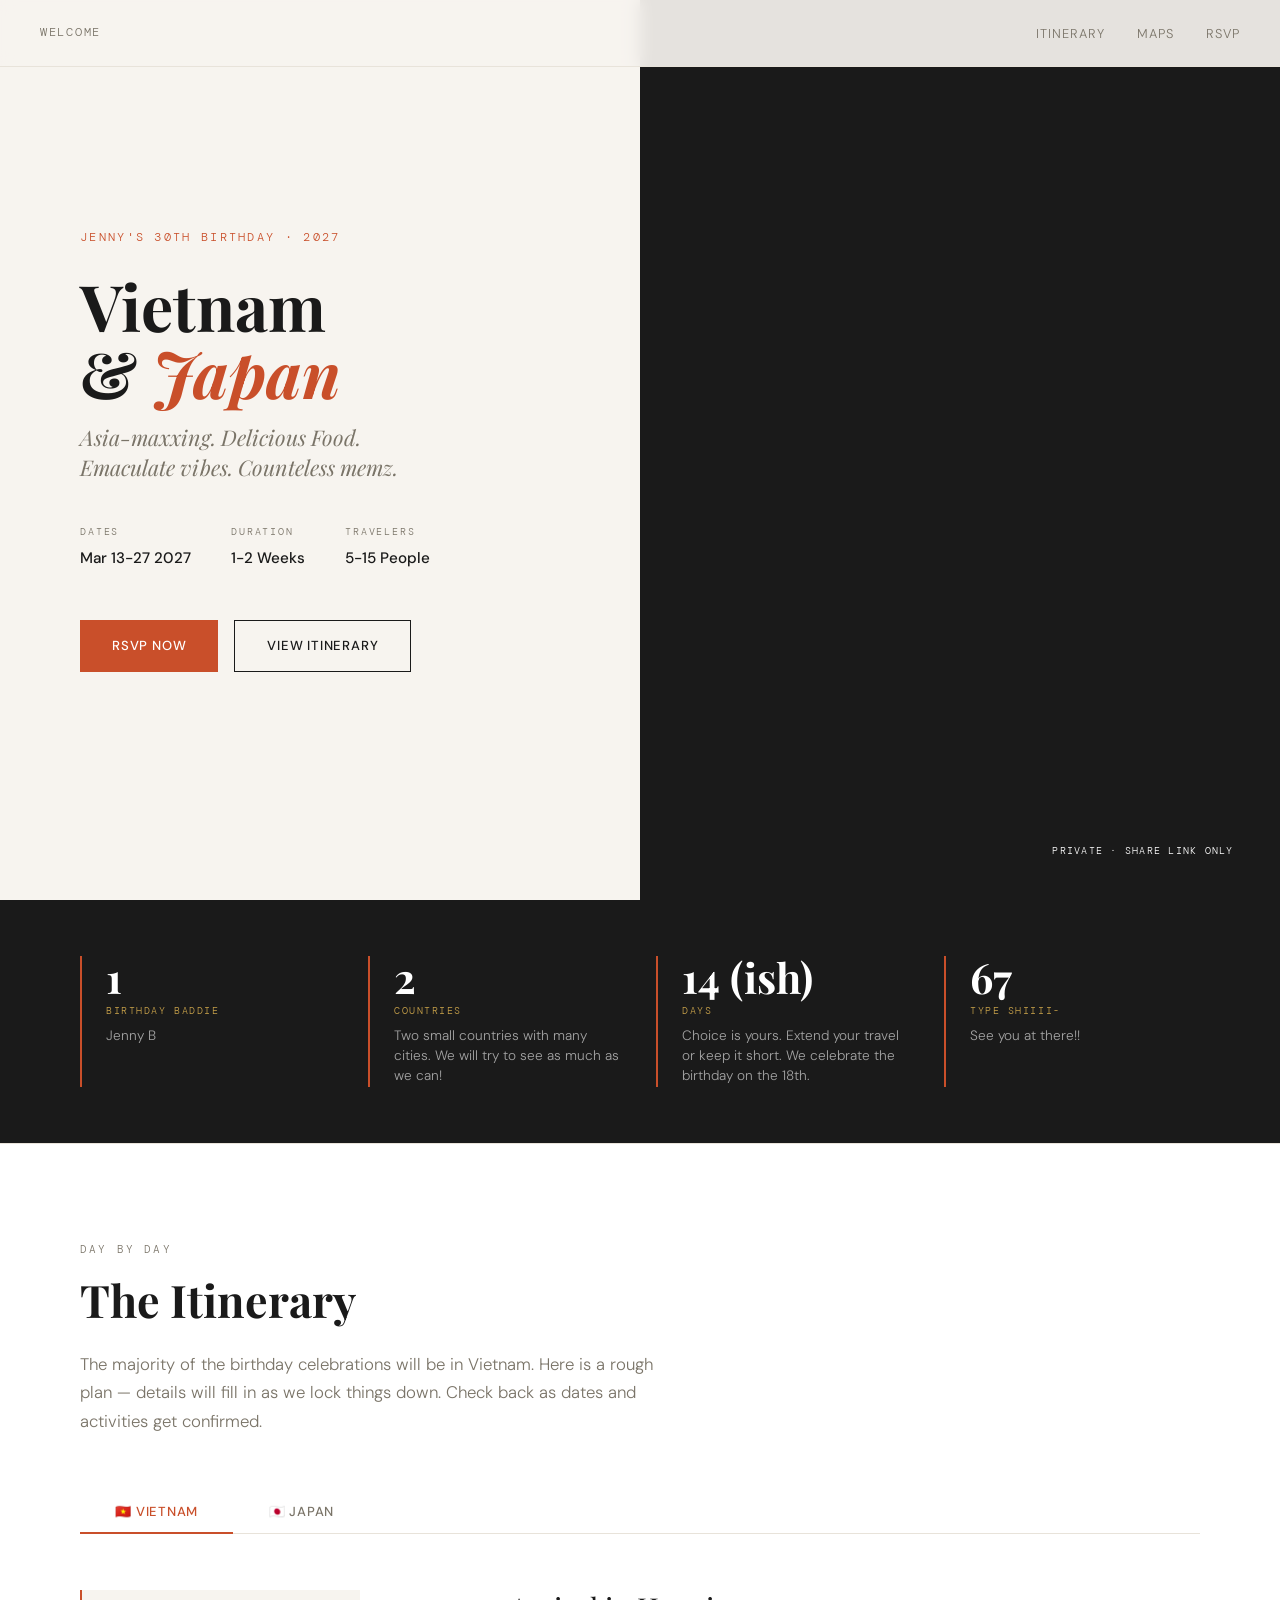
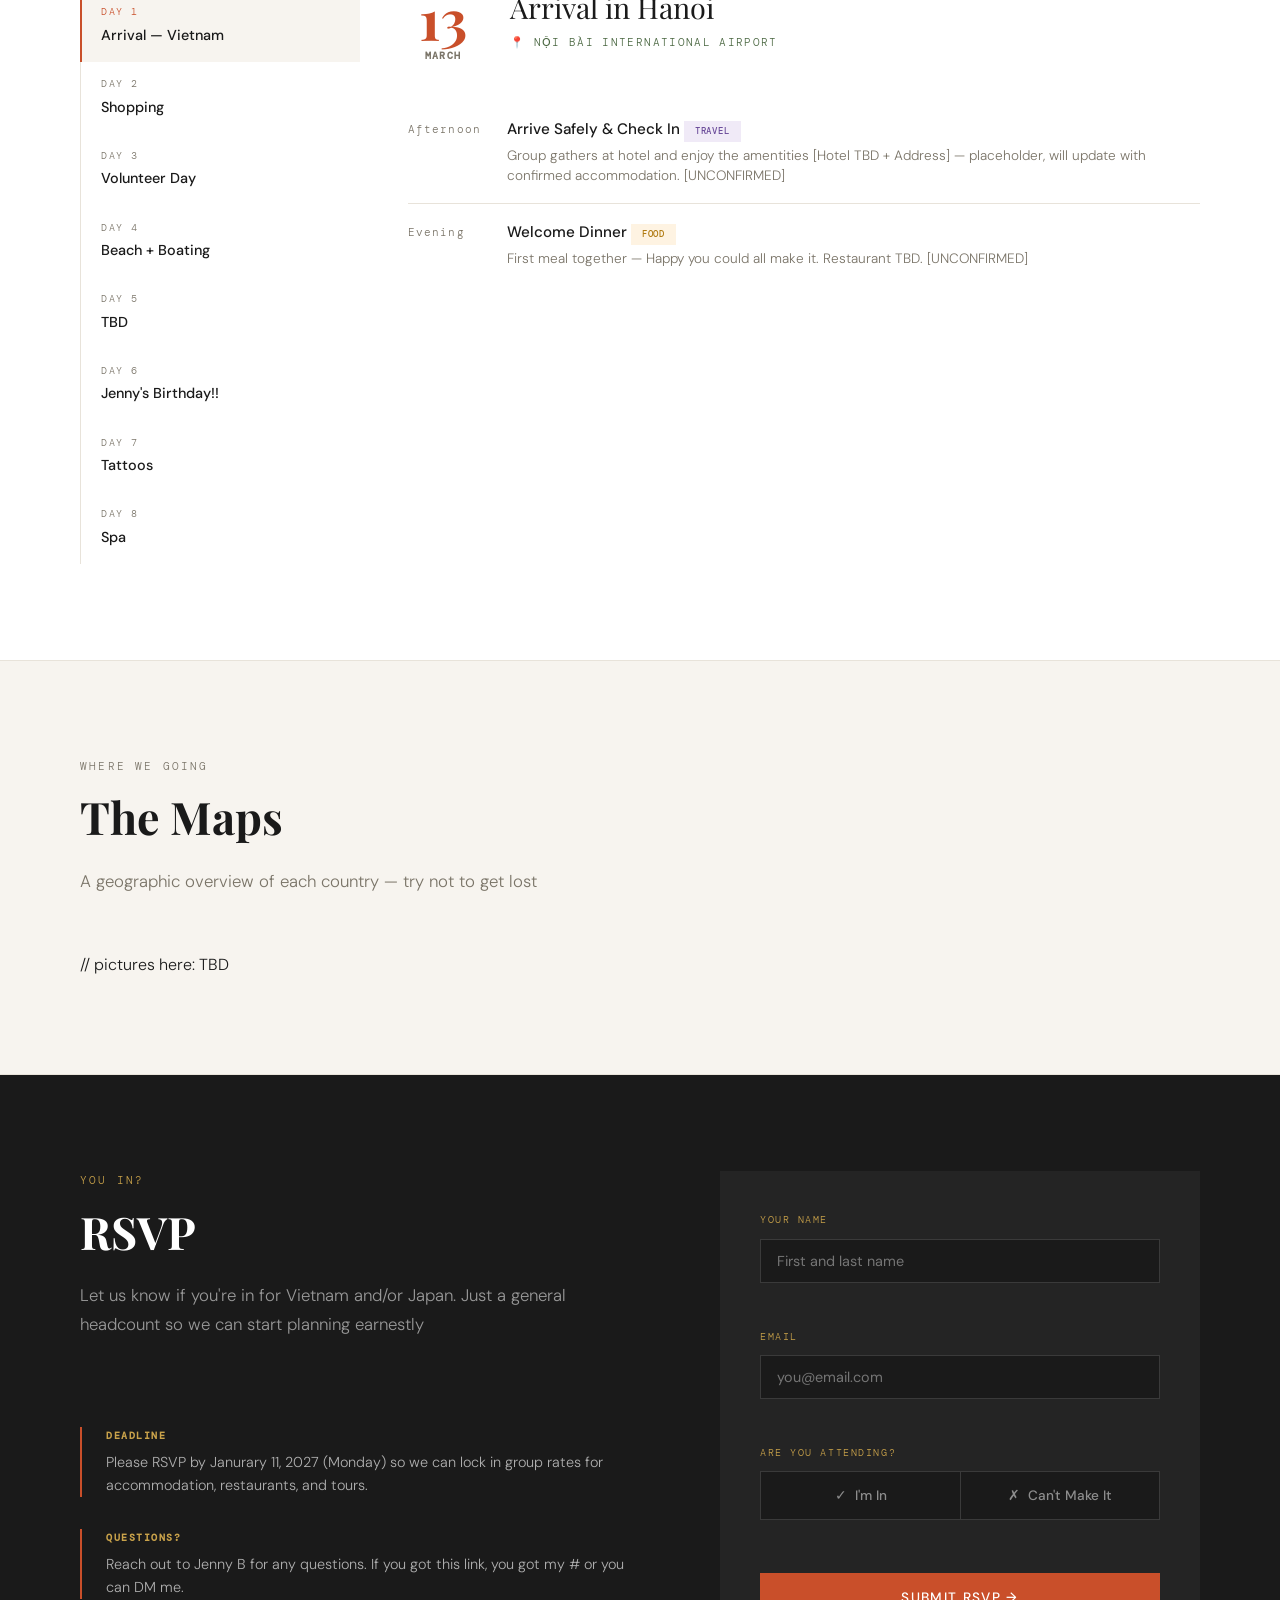
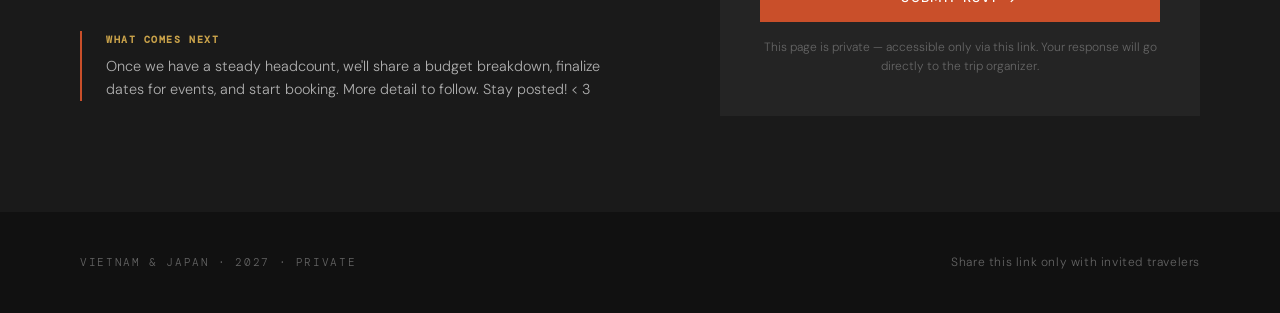
==== commit 233354bc: "Update index.html" ====
--- a/index.html
+++ b/index.html
@@ -866,7 +866,7 @@
   </div>
   <div class="overview-item">
     <div class="num">67</div>
-    <div class="unit">Type shii</div>
+    <div class="unit">Type shiiii-</div>
     <p>See you at there!! </p>
   </div>
 </div>
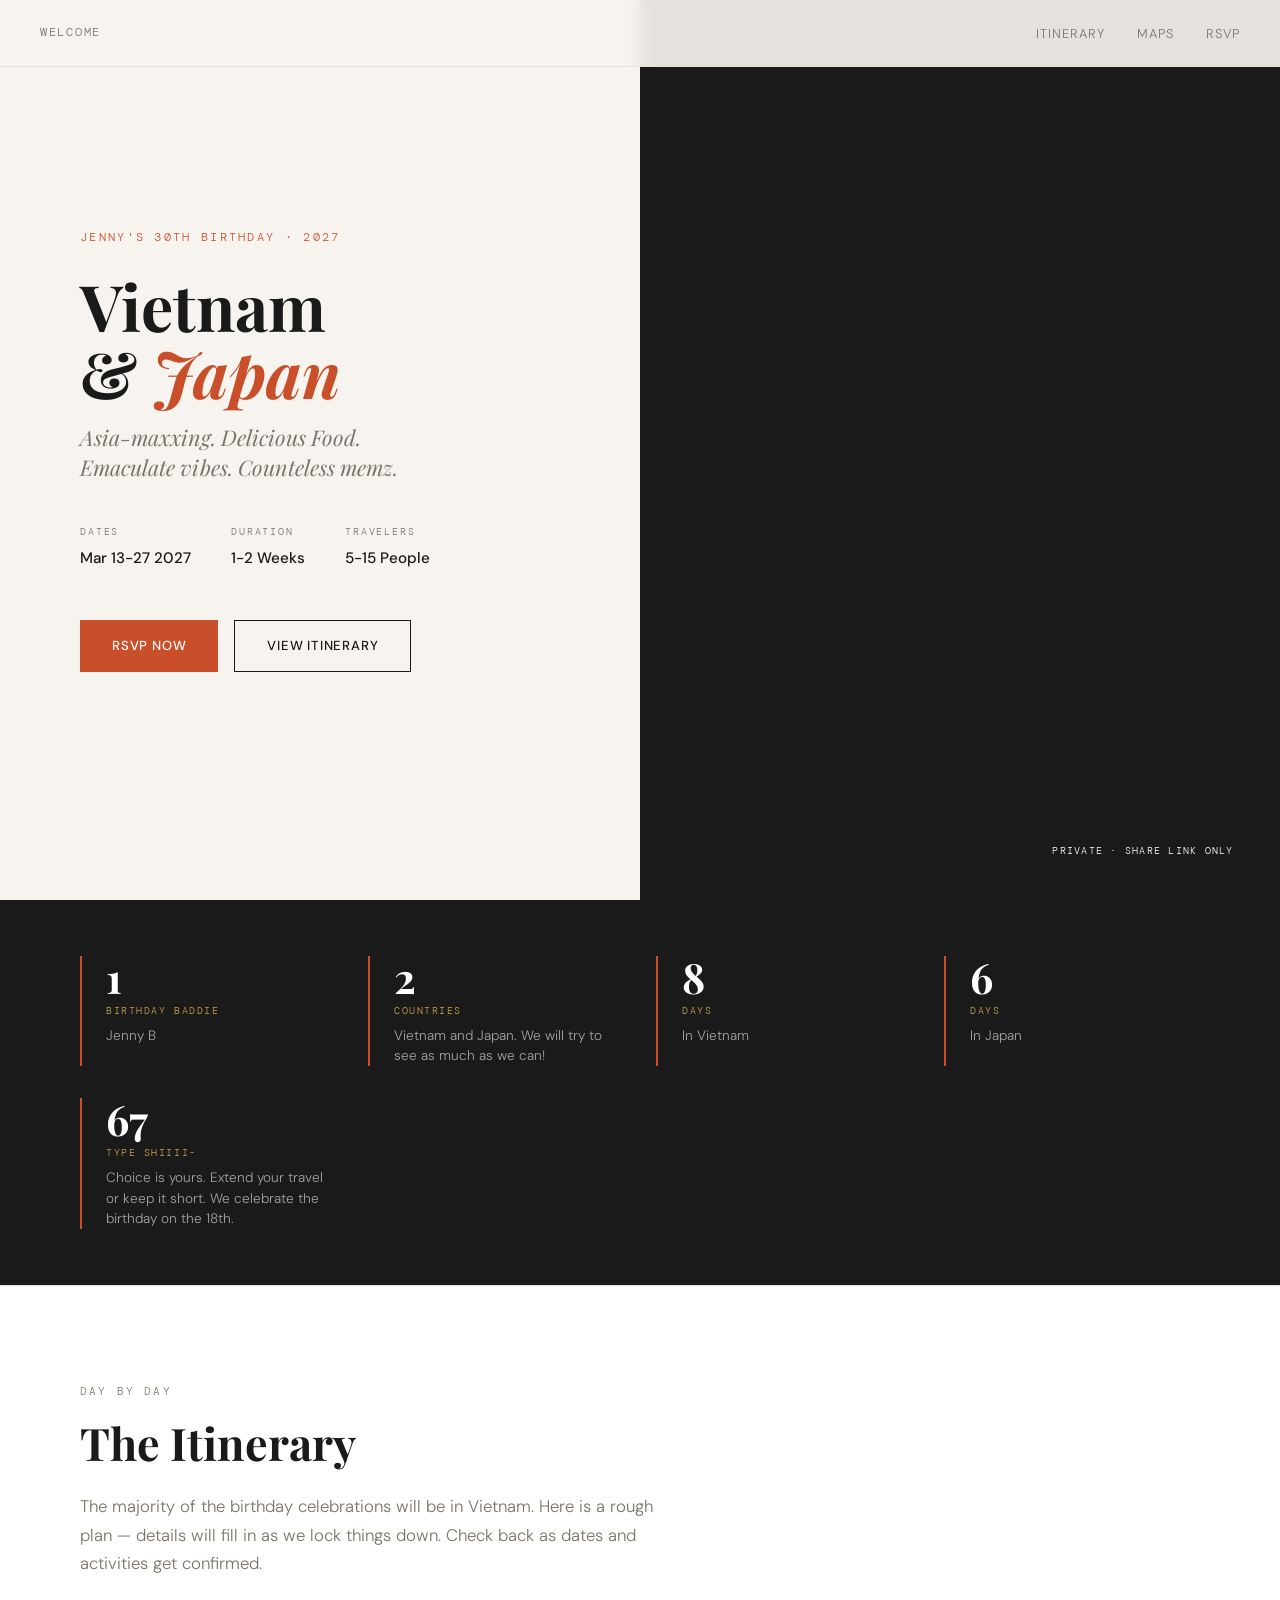
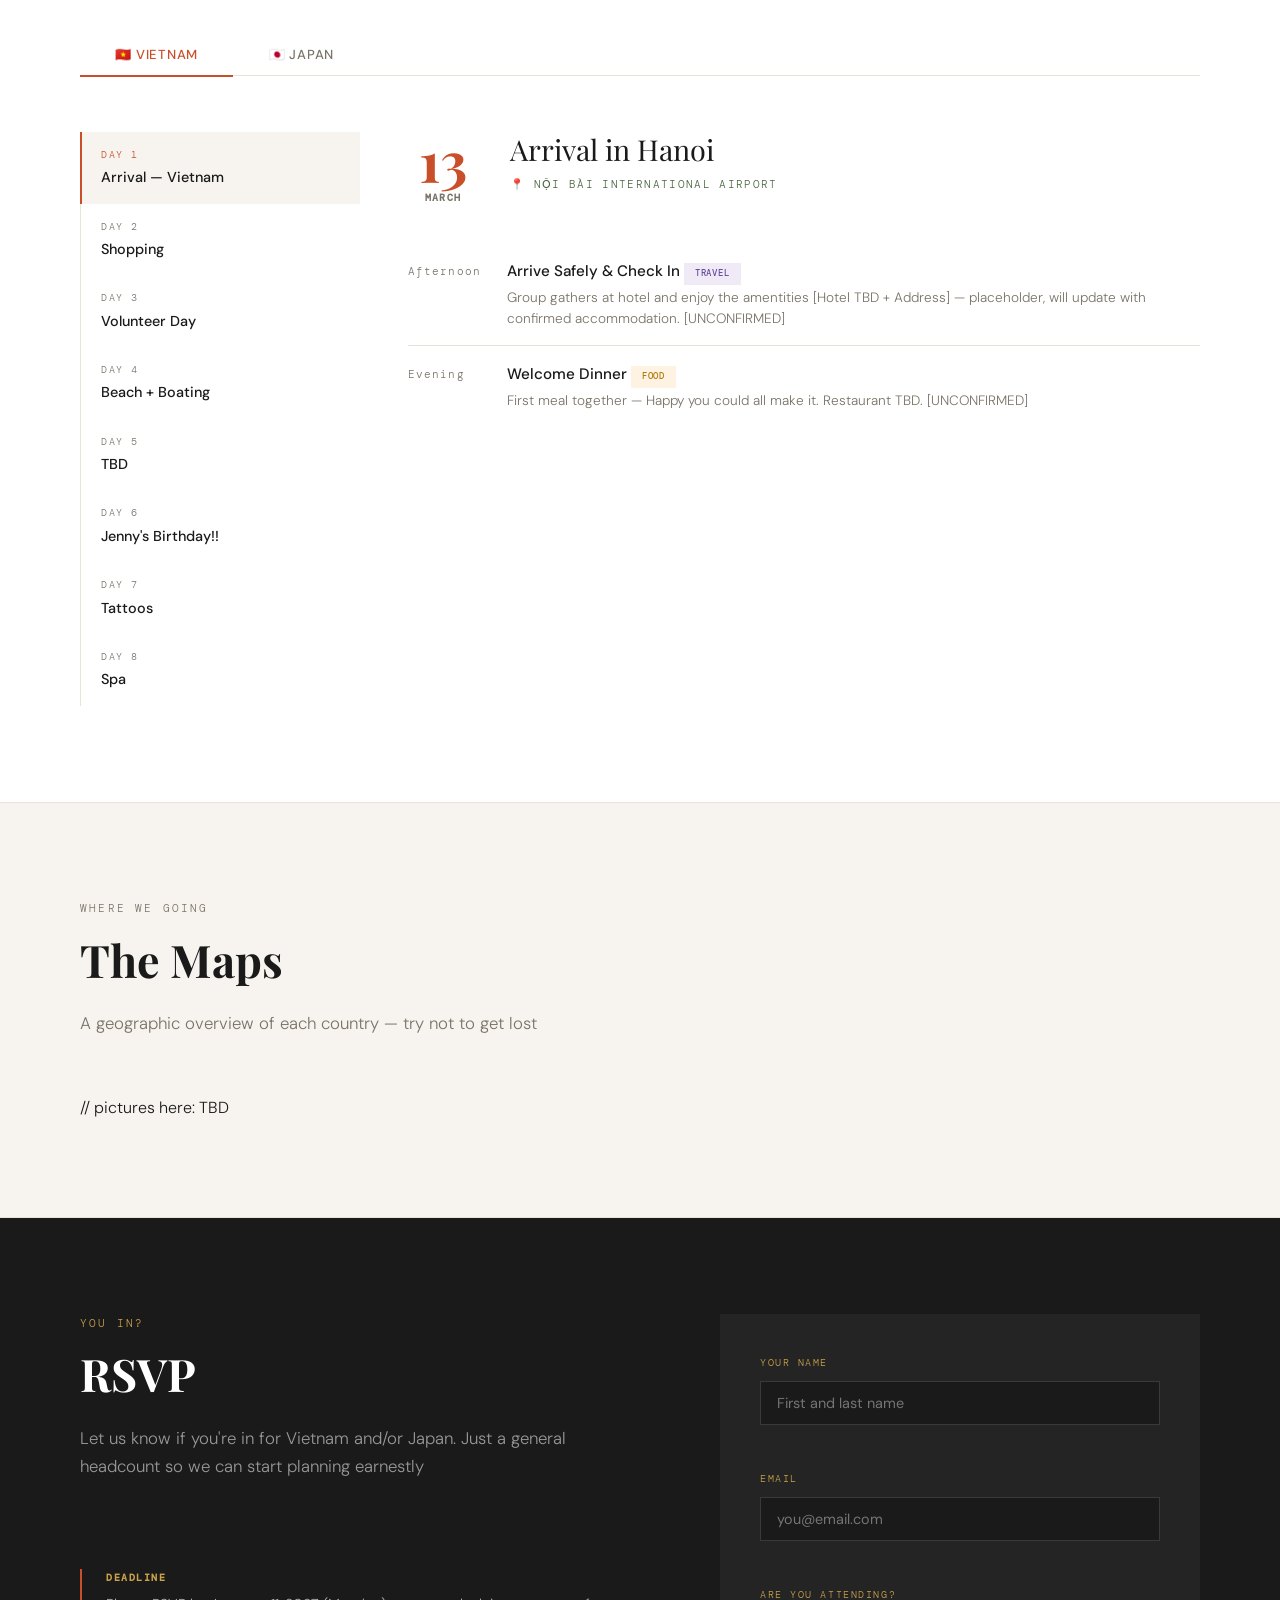
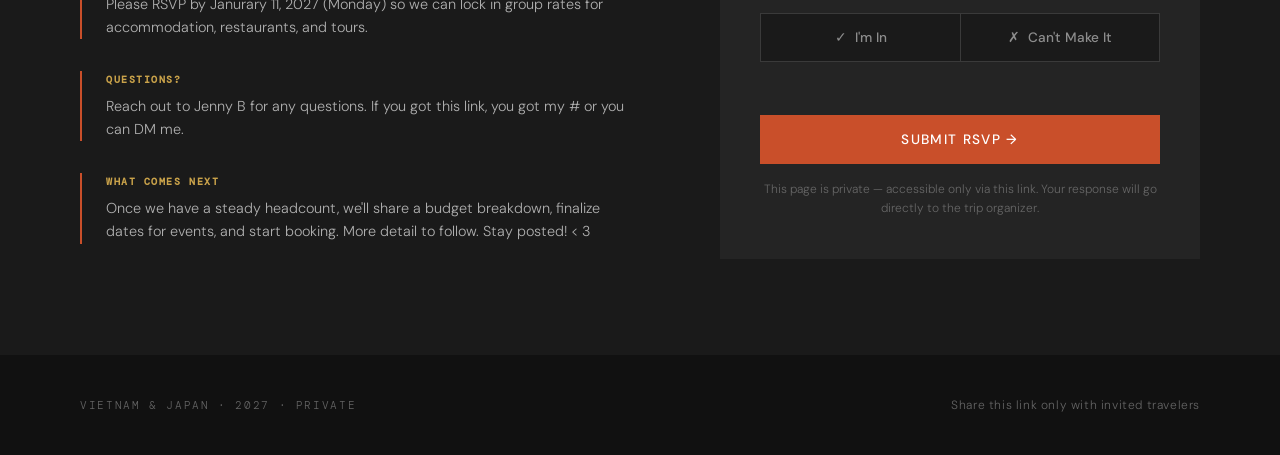
==== commit ed03707a: "Update index.html" ====
--- a/index.html
+++ b/index.html
@@ -857,17 +857,22 @@
   <div class="overview-item">
     <div class="num">2</div>
     <div class="unit">Countries</div>
-    <p>Two small countries with many cities. We will try to see as much as we can! </p>
+    <p>Vietnam and Japan. We will try to see as much as we can! </p>
   </div>
   <div class="overview-item">
-    <div class="num">14 (ish)</div>
+    <div class="num">8 </div>
     <div class="unit">Days</div>
-    <p>Choice is yours. Extend your travel or keep it short. We celebrate the birthday on the 18th. </p>
+    <p> In Vietnam </p>
+  </div>
+  <div class="overview-item">
+    <div class="num">6 </div>
+    <div class="unit">Days</div>
+    <p>In Japan </p>
   </div>
   <div class="overview-item">
     <div class="num">67</div>
     <div class="unit">Type shiiii-</div>
-    <p>See you at there!! </p>
+    <p>Choice is yours. Extend your travel or keep it short. We celebrate the birthday on the 18th. </p>
   </div>
 </div>
 
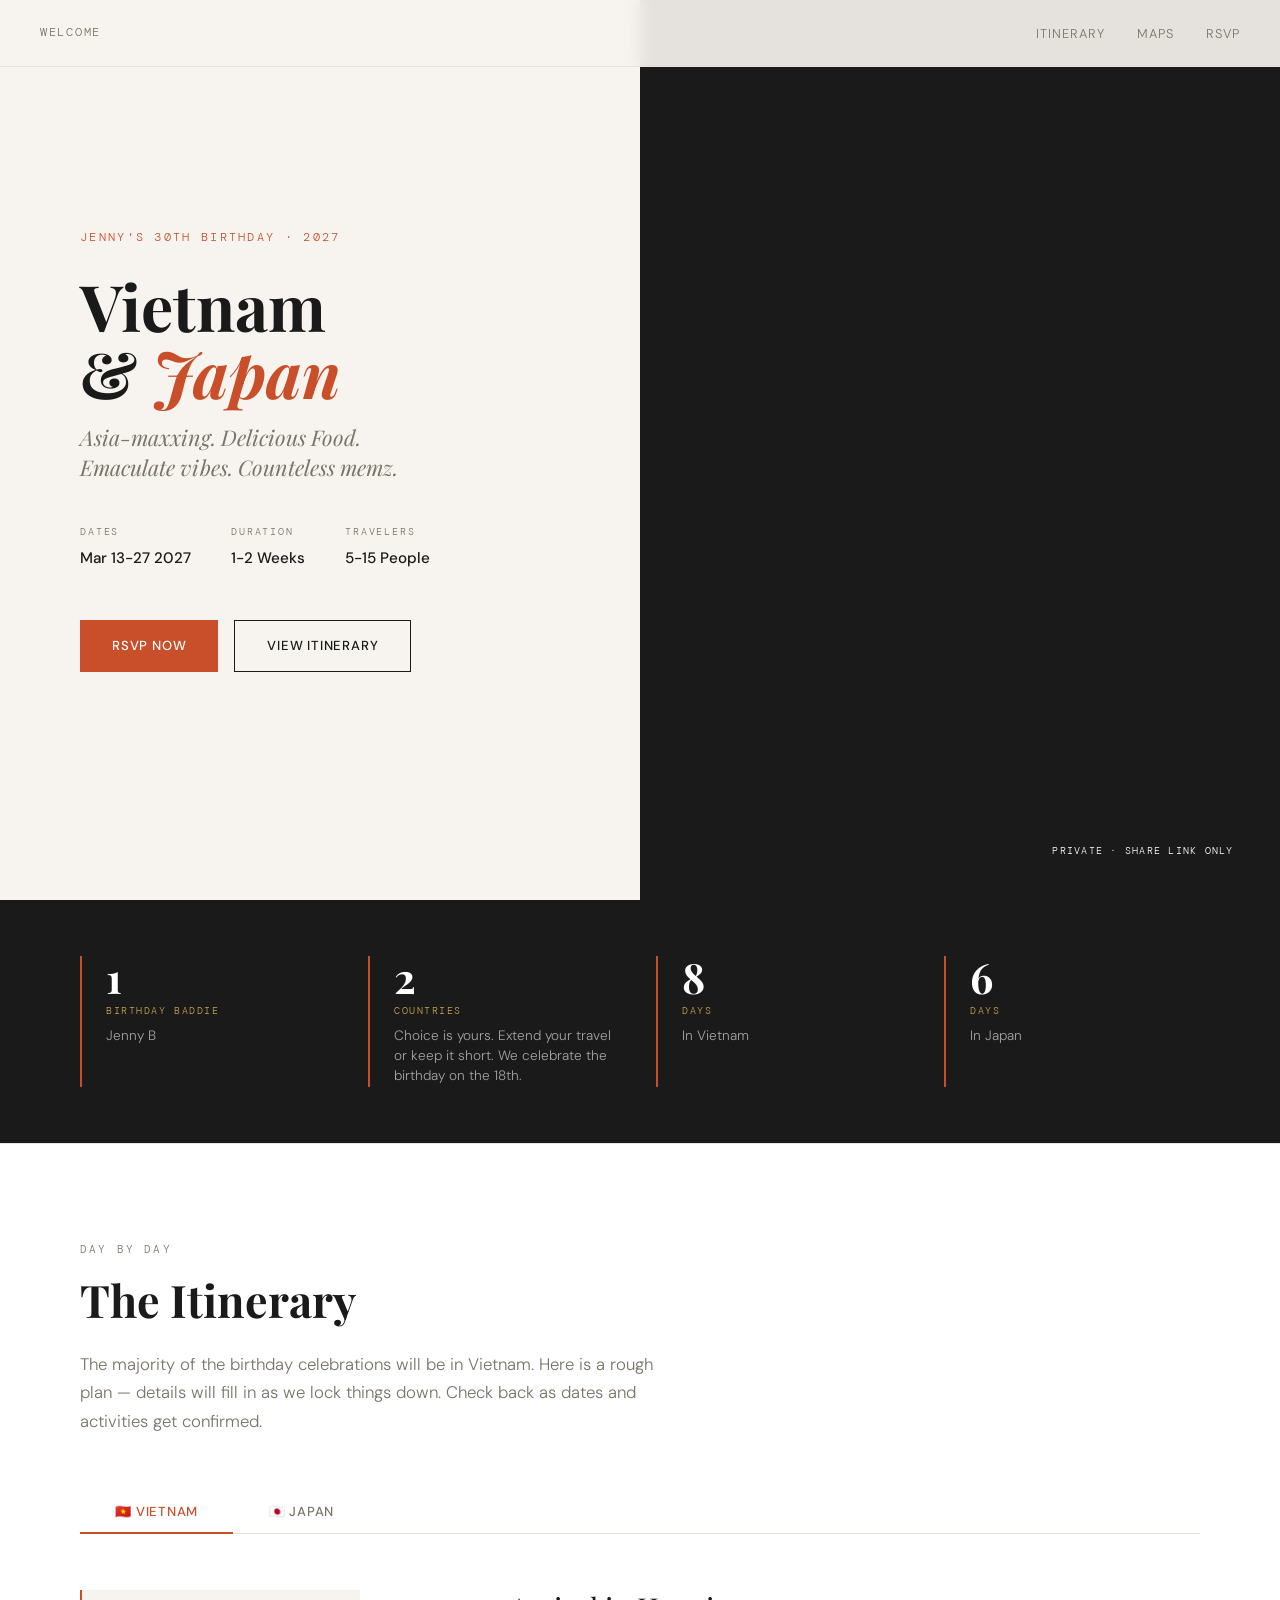
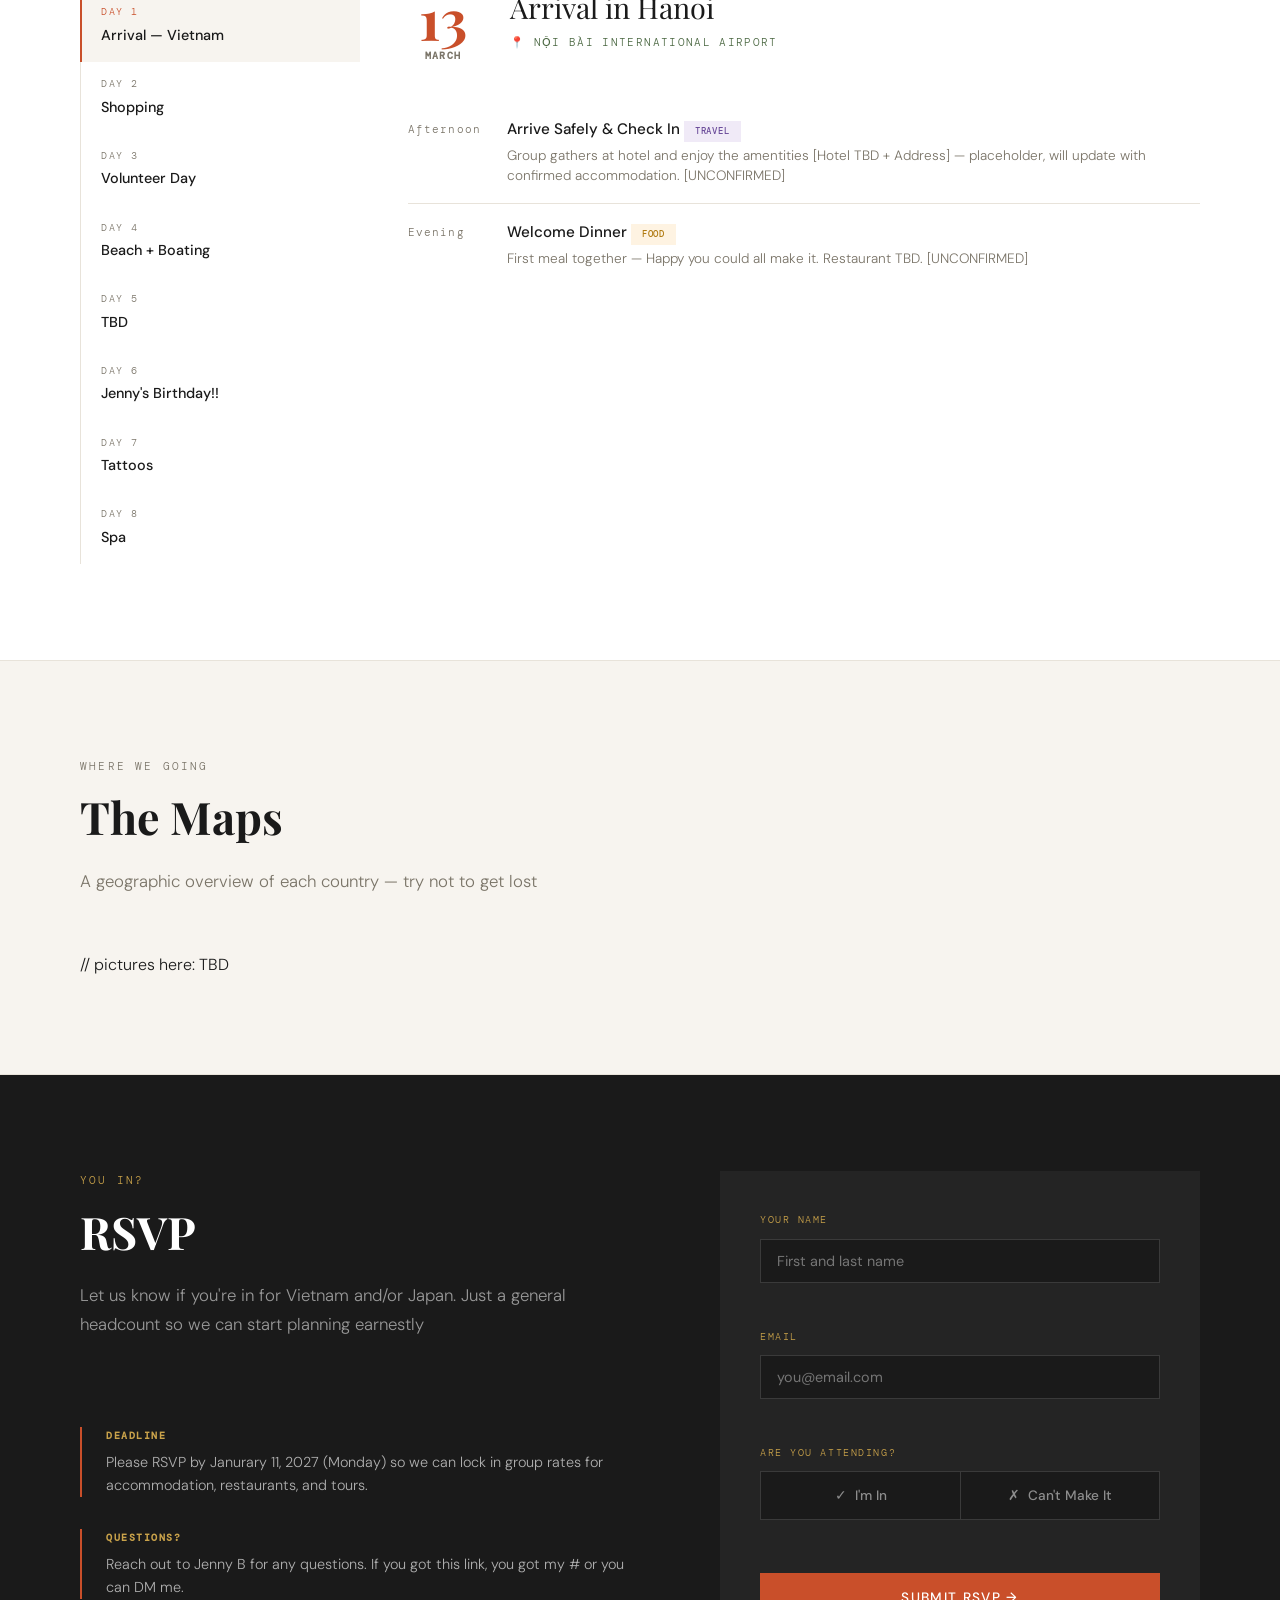
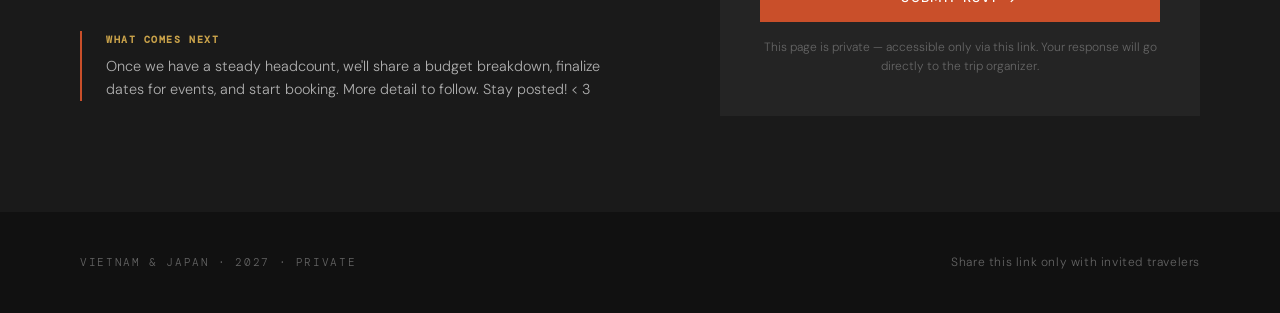
==== commit 1572c1d8: "Update index.html" ====
--- a/index.html
+++ b/index.html
@@ -857,7 +857,7 @@
   <div class="overview-item">
     <div class="num">2</div>
     <div class="unit">Countries</div>
-    <p>Vietnam and Japan. We will try to see as much as we can! </p>
+    <p>Choice is yours. Extend your travel or keep it short. We celebrate the birthday on the 18th. </p>
   </div>
   <div class="overview-item">
     <div class="num">8 </div>
@@ -868,11 +868,6 @@
     <div class="num">6 </div>
     <div class="unit">Days</div>
     <p>In Japan </p>
-  </div>
-  <div class="overview-item">
-    <div class="num">67</div>
-    <div class="unit">Type shiiii-</div>
-    <p>Choice is yours. Extend your travel or keep it short. We celebrate the birthday on the 18th. </p>
   </div>
 </div>
 
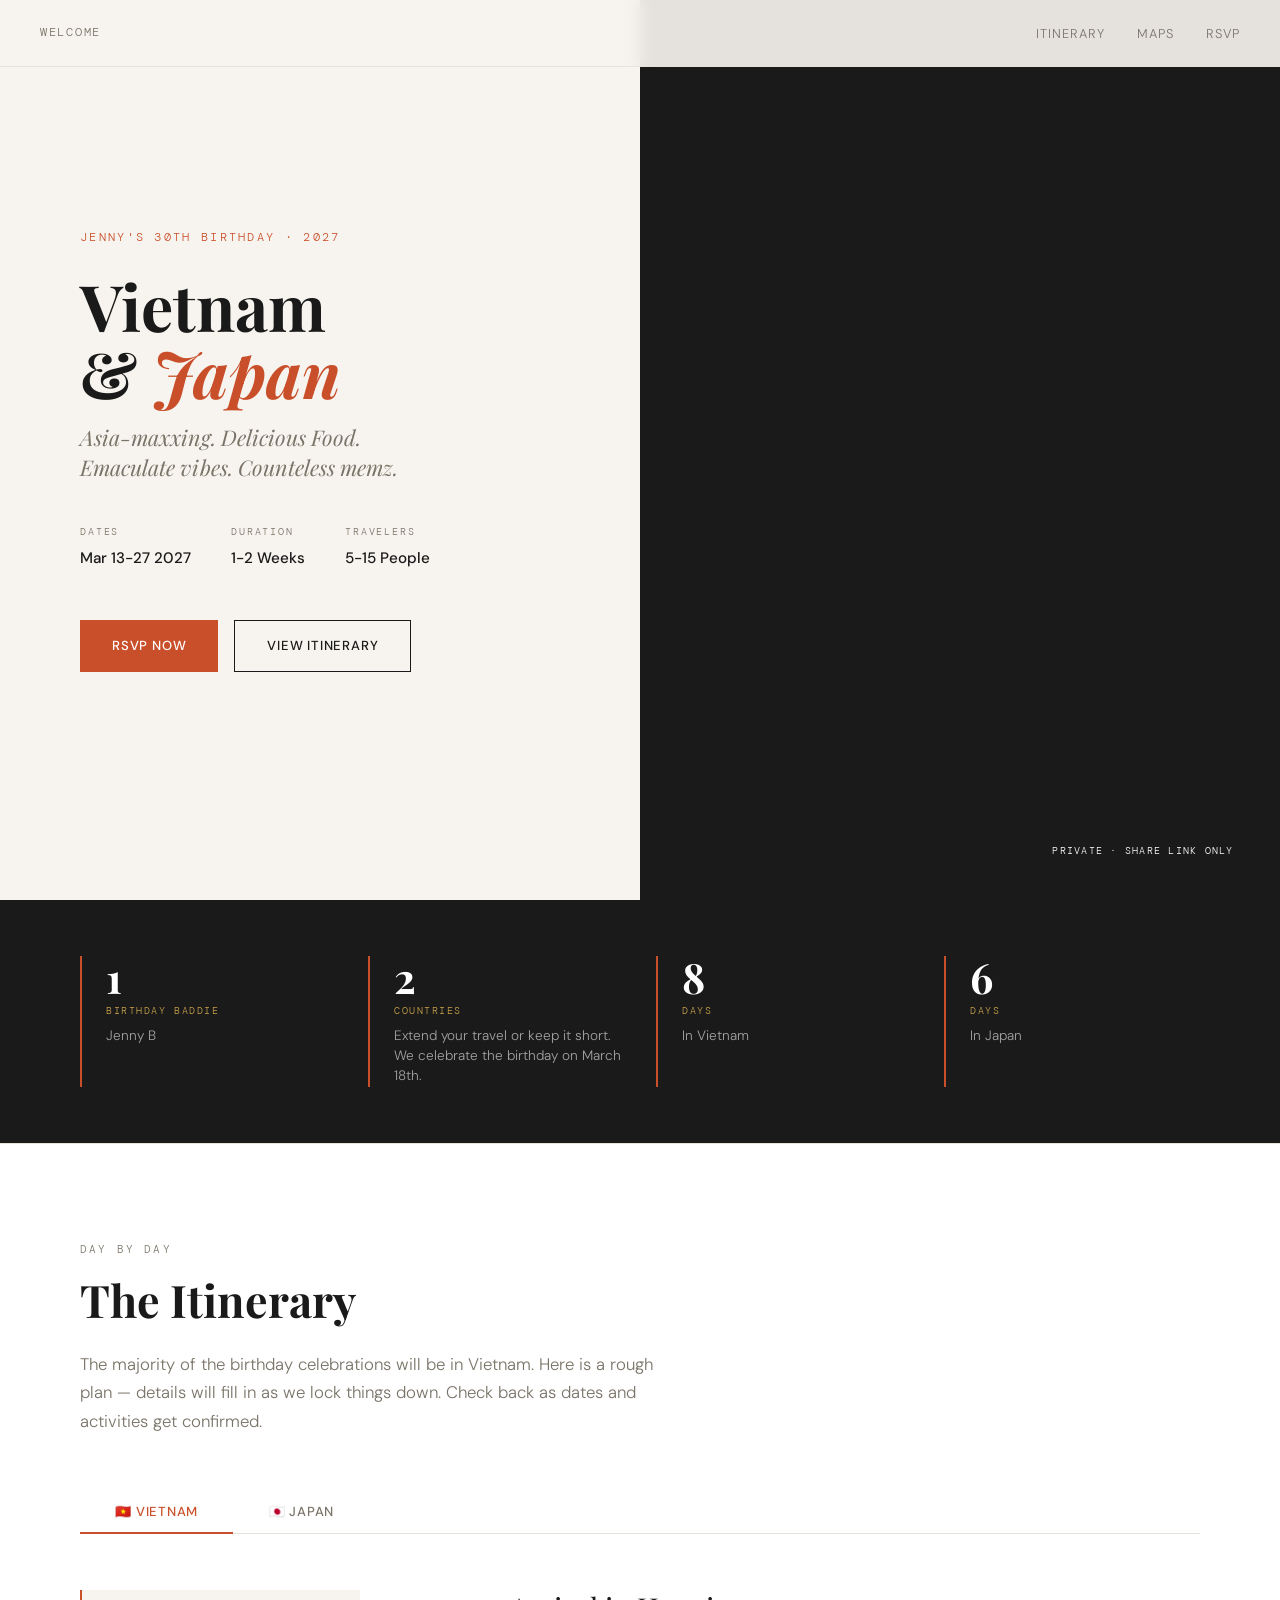
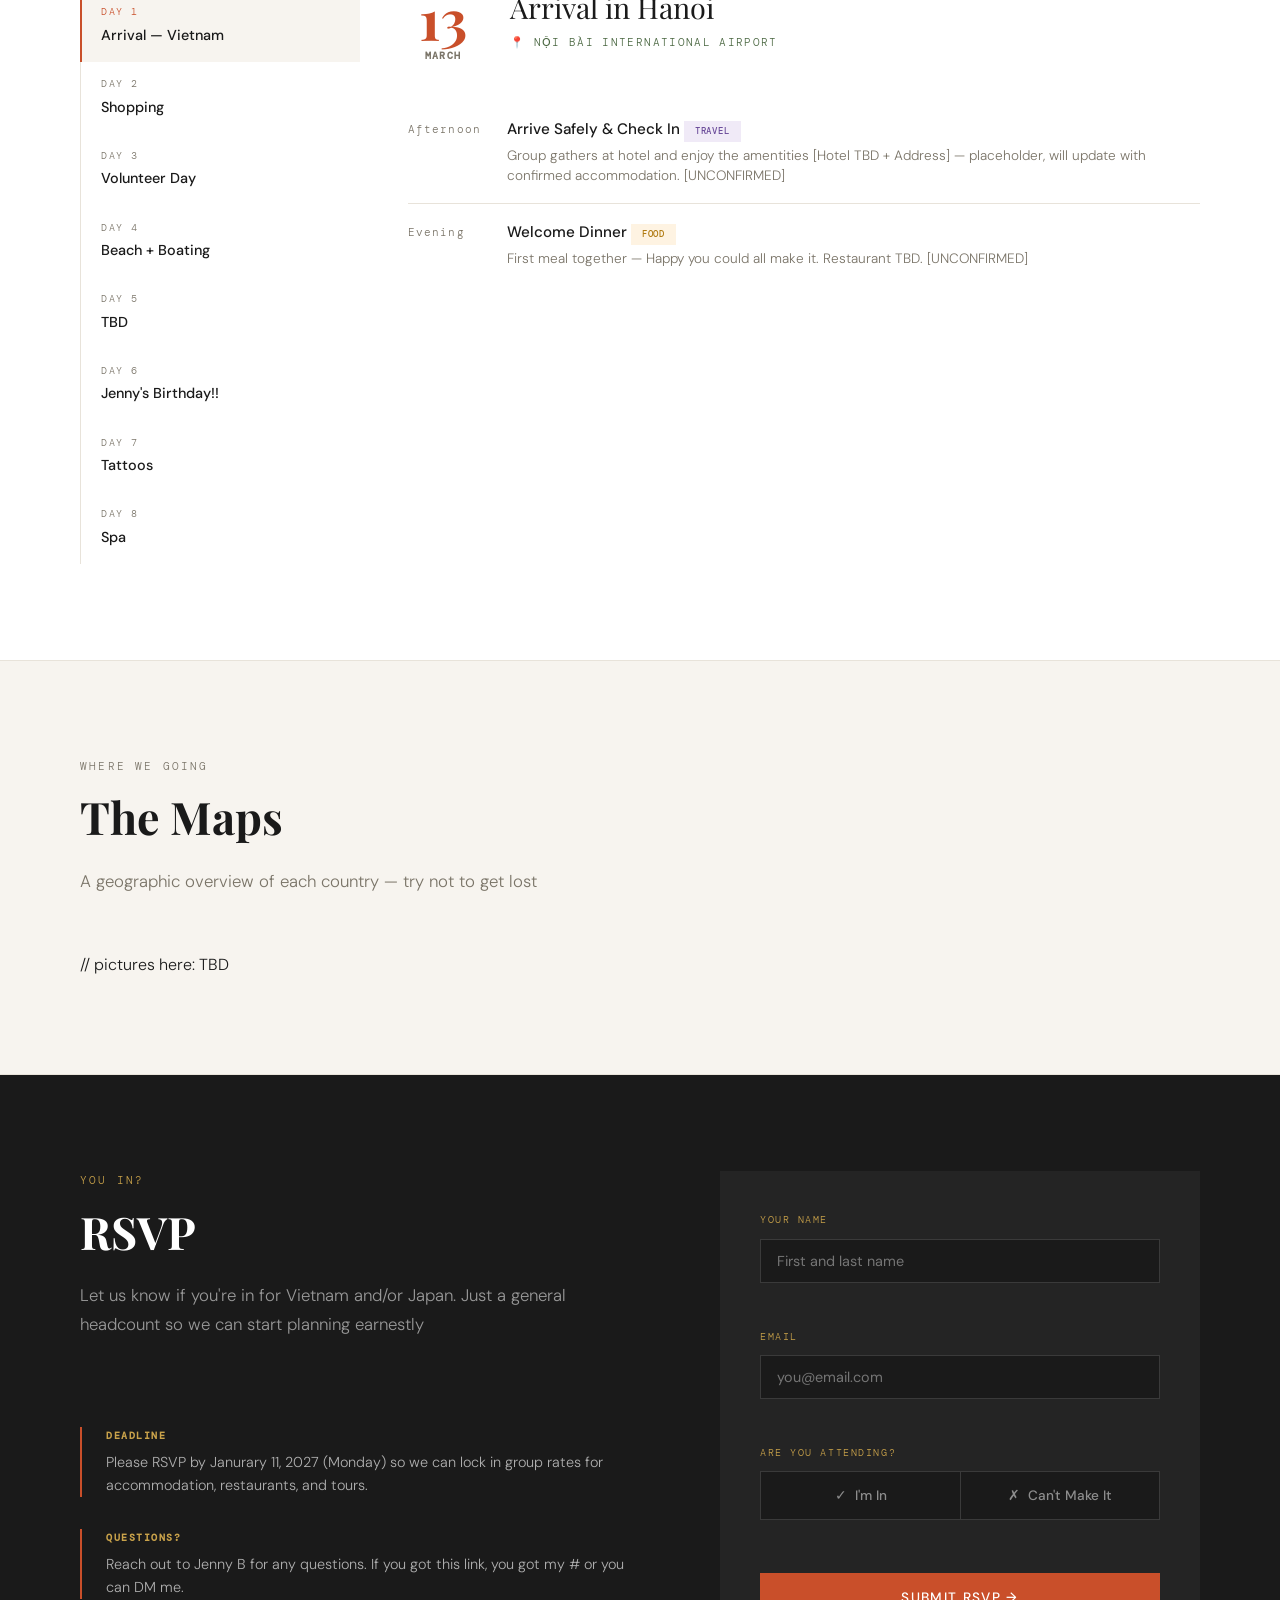
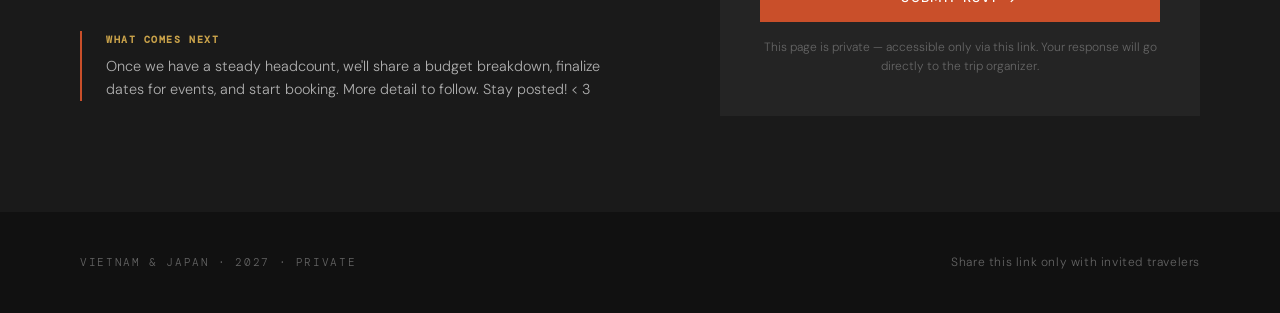
==== commit 35b3228d: "Update index.html" ====
--- a/index.html
+++ b/index.html
@@ -857,7 +857,7 @@
   <div class="overview-item">
     <div class="num">2</div>
     <div class="unit">Countries</div>
-    <p>Choice is yours. Extend your travel or keep it short. We celebrate the birthday on the 18th. </p>
+    <p>Extend your travel or keep it short. We celebrate the birthday on March 18th. </p>
   </div>
   <div class="overview-item">
     <div class="num">8 </div>
@@ -993,7 +993,7 @@
           <div class="day-detail-header">
             <div class="day-detail-date">15<small>March</small></div>
             <div>
-              <div class="day-detail-title">Halong Bay Cruise — Day 1</div>
+              <div class="day-detail-title">Halong Bay Cruise </div>
               <div class="day-detail-location">📍 Ha Long Bay, Quảng Ninh</div>
             </div>
           </div>
@@ -1026,7 +1026,7 @@
           <div class="day-detail-header">
             <div class="day-detail-date">16<small>March</small></div>
             <div>
-              <div class="day-detail-title">Halong Bay — Day 2</div>
+              <div class="day-detail-title">Halong Bay </div>
               <div class="day-detail-location">📍 Ha Long Bay → Hanoi</div>
             </div>
           </div>
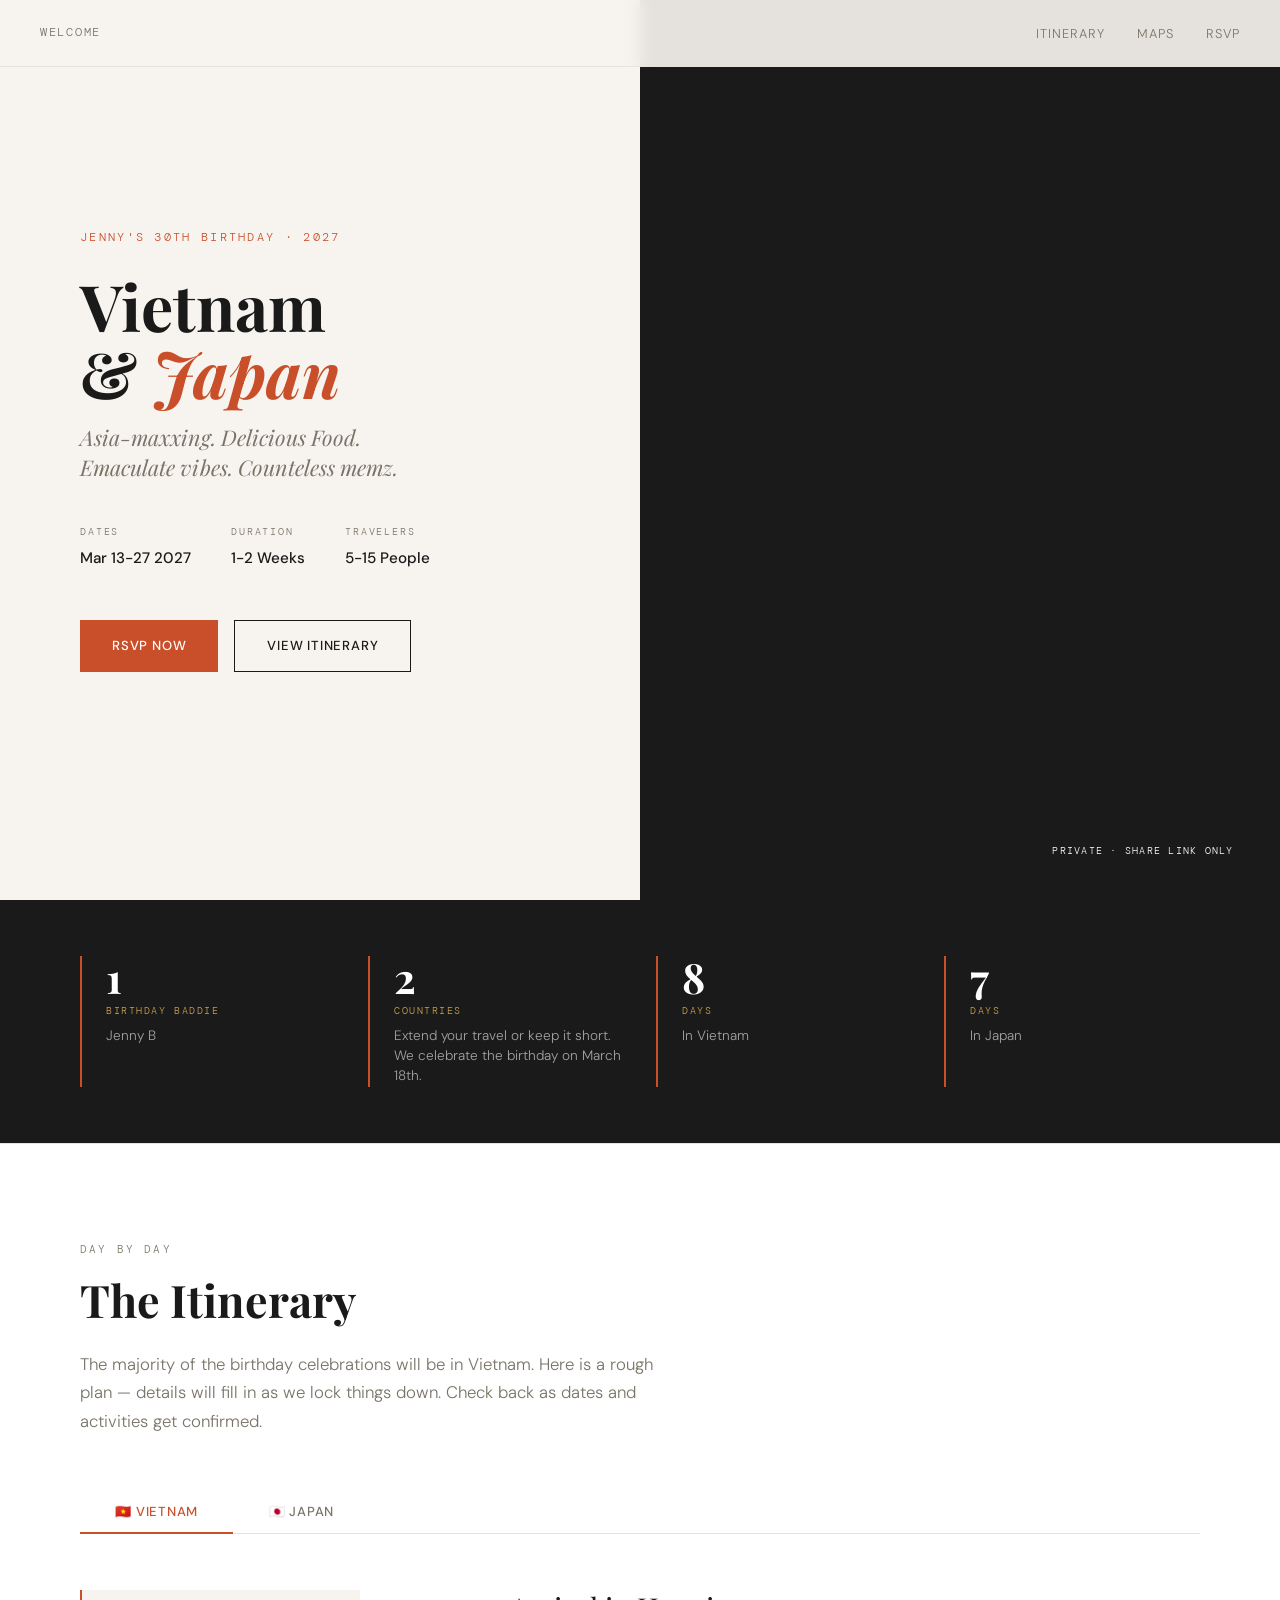
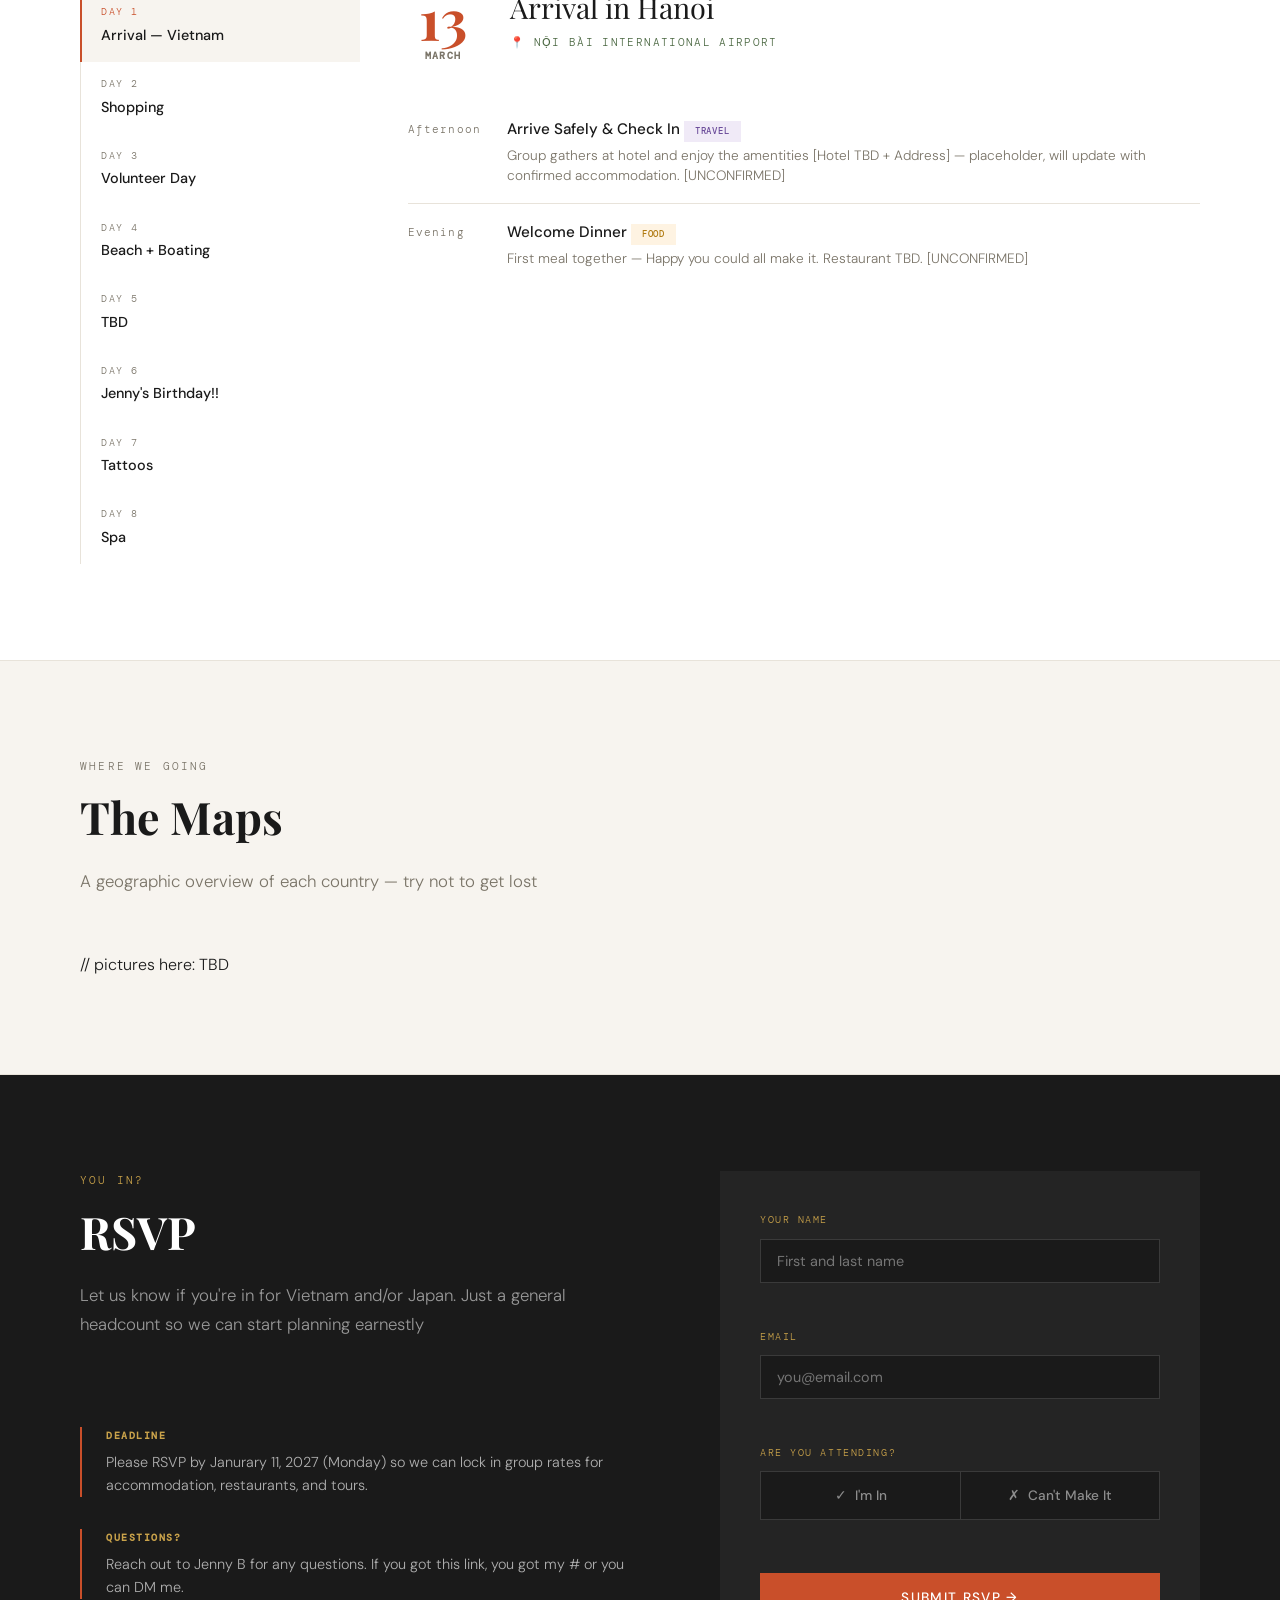
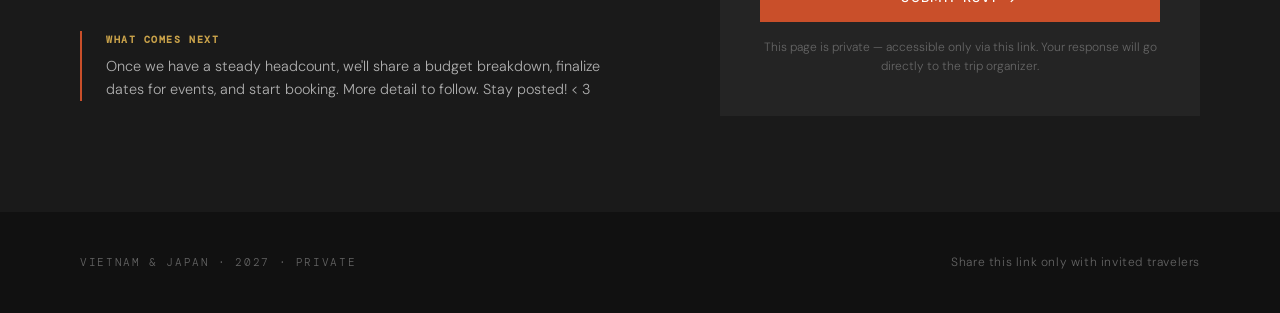
==== commit 1dcd1dab: "Update index.html" ====
--- a/index.html
+++ b/index.html
@@ -865,7 +865,7 @@
     <p> In Vietnam </p>
   </div>
   <div class="overview-item">
-    <div class="num">6 </div>
+    <div class="num">7</div>
     <div class="unit">Days</div>
     <p>In Japan </p>
   </div>
@@ -1180,40 +1180,40 @@
   <div class="tab-content" id="tab-japan">
     <div class="itinerary-grid">
       <div class="day-nav" id="jp-day-nav">
-        <div class="day-nav-item active" onclick="switchDay('jp', 8)">
-          <div class="day-num">Day 8</div>
+        <div class="day-nav-item active" onclick="switchDay('jp', 1)">
+          <div class="day-num">Day 1</div>
           <div class="day-name">Arrival — Tokyo</div>
         </div>
-        <div class="day-nav-item" onclick="switchDay('jp', 9)">
-          <div class="day-num">Day 9</div>
+        <div class="day-nav-item" onclick="switchDay('jp', 2)">
+          <div class="day-num">Day 2</div>
           <div class="day-name">Tokyo — Shibuya &amp; Shinjuku</div>
         </div>
-        <div class="day-nav-item" onclick="switchDay('jp', 10)">
-          <div class="day-num">Day 10</div>
+        <div class="day-nav-item" onclick="switchDay('jp', 3)">
+          <div class="day-num">Day 3</div>
           <div class="day-name">Tokyo — Asakusa &amp; Akihabara</div>
         </div>
-        <div class="day-nav-item" onclick="switchDay('jp', 11)">
-          <div class="day-num">Day 11</div>
+        <div class="day-nav-item" onclick="switchDay('jp', 4)">
+          <div class="day-num">Day 4</div>
           <div class="day-name">Day Trip: Nikko or Hakone</div>
         </div>
-        <div class="day-nav-item" onclick="switchDay('jp', 12)">
-          <div class="day-num">Day 12</div>
+        <div class="day-nav-item" onclick="switchDay('jp', 5)">
+          <div class="day-num">Day 5</div>
           <div class="day-name">Shinkansen to Kyoto</div>
         </div>
-        <div class="day-nav-item" onclick="switchDay('jp', 13)">
-          <div class="day-num">Day 13</div>
+        <div class="day-nav-item" onclick="switchDay('jp', 6)">
+          <div class="day-num">Day 6</div>
           <div class="day-name">Kyoto — Temples &amp; Fushimi</div>
         </div>
-        <div class="day-nav-item" onclick="switchDay('jp', 14)">
-          <div class="day-num">Day 14</div>
+        <div class="day-nav-item" onclick="switchDay('jp', 7)">
+          <div class="day-num">Day 7</div>
           <div class="day-name">Osaka &amp; Departure</div>
         </div>
       </div>
 
       <div>
-        <div class="day-detail active" id="jp-day-8">
+        <div class="day-detail active" id="jp-day-1">
           <div class="day-detail-header">
-            <div class="day-detail-date">08<small>Placeholder</small></div>
+            <div class="day-detail-date">54<small>March</small></div>
             <div>
               <div class="day-detail-title">Arrive in Tokyo</div>
               <div class="day-detail-location">📍 Narita / Haneda → Shinjuku</div>
@@ -1237,9 +1237,9 @@
           </div>
         </div>
 
-        <div class="day-detail" id="jp-day-9">
+        <div class="day-detail" id="jp-day-2">
           <div class="day-detail-header">
-            <div class="day-detail-date">09<small>Placeholder</small></div>
+            <div class="day-detail-date">22<small>March</small></div>
             <div>
               <div class="day-detail-title">Shibuya &amp; Shinjuku</div>
               <div class="day-detail-location">📍 Tokyo, Japan</div>
@@ -1270,9 +1270,9 @@
           </div>
         </div>
 
-        <div class="day-detail" id="jp-day-10">
+        <div class="day-detail" id="jp-day-3">
           <div class="day-detail-header">
-            <div class="day-detail-date">10<small>Placeholder</small></div>
+            <div class="day-detail-date">23<small>March</small></div>
             <div>
               <div class="day-detail-title">Asakusa &amp; Akihabara</div>
               <div class="day-detail-location">📍 East Tokyo</div>
@@ -1303,9 +1303,9 @@
           </div>
         </div>
 
-        <div class="day-detail" id="jp-day-11">
+        <div class="day-detail" id="jp-day-4">
           <div class="day-detail-header">
-            <div class="day-detail-date">11<small>Placeholder</small></div>
+            <div class="day-detail-date">24<small>March</small></div>
             <div>
               <div class="day-detail-title">Day Trip — Nikko or Hakone</div>
               <div class="day-detail-location">📍 Outside Tokyo (TBD)</div>
@@ -1322,9 +1322,9 @@
           </div>
         </div>
 
-        <div class="day-detail" id="jp-day-12">
+        <div class="day-detail" id="jp-day-5">
           <div class="day-detail-header">
-            <div class="day-detail-date">12<small>Placeholder</small></div>
+            <div class="day-detail-date">25<small>March</small></div>
             <div>
               <div class="day-detail-title">Shinkansen to Kyoto</div>
               <div class="day-detail-location">📍 Tokyo → Kyoto</div>
@@ -1355,9 +1355,9 @@
           </div>
         </div>
 
-        <div class="day-detail" id="jp-day-13">
+        <div class="day-detail" id="jp-day-6">
           <div class="day-detail-header">
-            <div class="day-detail-date">13<small>Placeholder</small></div>
+            <div class="day-detail-date">26<small>March</small></div>
             <div>
               <div class="day-detail-title">Kyoto — Temples &amp; Fushimi Inari</div>
               <div class="day-detail-location">📍 Kyoto, Japan</div>
@@ -1388,9 +1388,9 @@
           </div>
         </div>
 
-        <div class="day-detail" id="jp-day-14">
+        <div class="day-detail" id="jp-day-7">
           <div class="day-detail-header">
-            <div class="day-detail-date">14<small>Placeholder</small></div>
+            <div class="day-detail-date">27<small>March</small></div>
             <div>
               <div class="day-detail-title">Osaka &amp; Departures</div>
               <div class="day-detail-location">📍 Osaka, Japan</div>
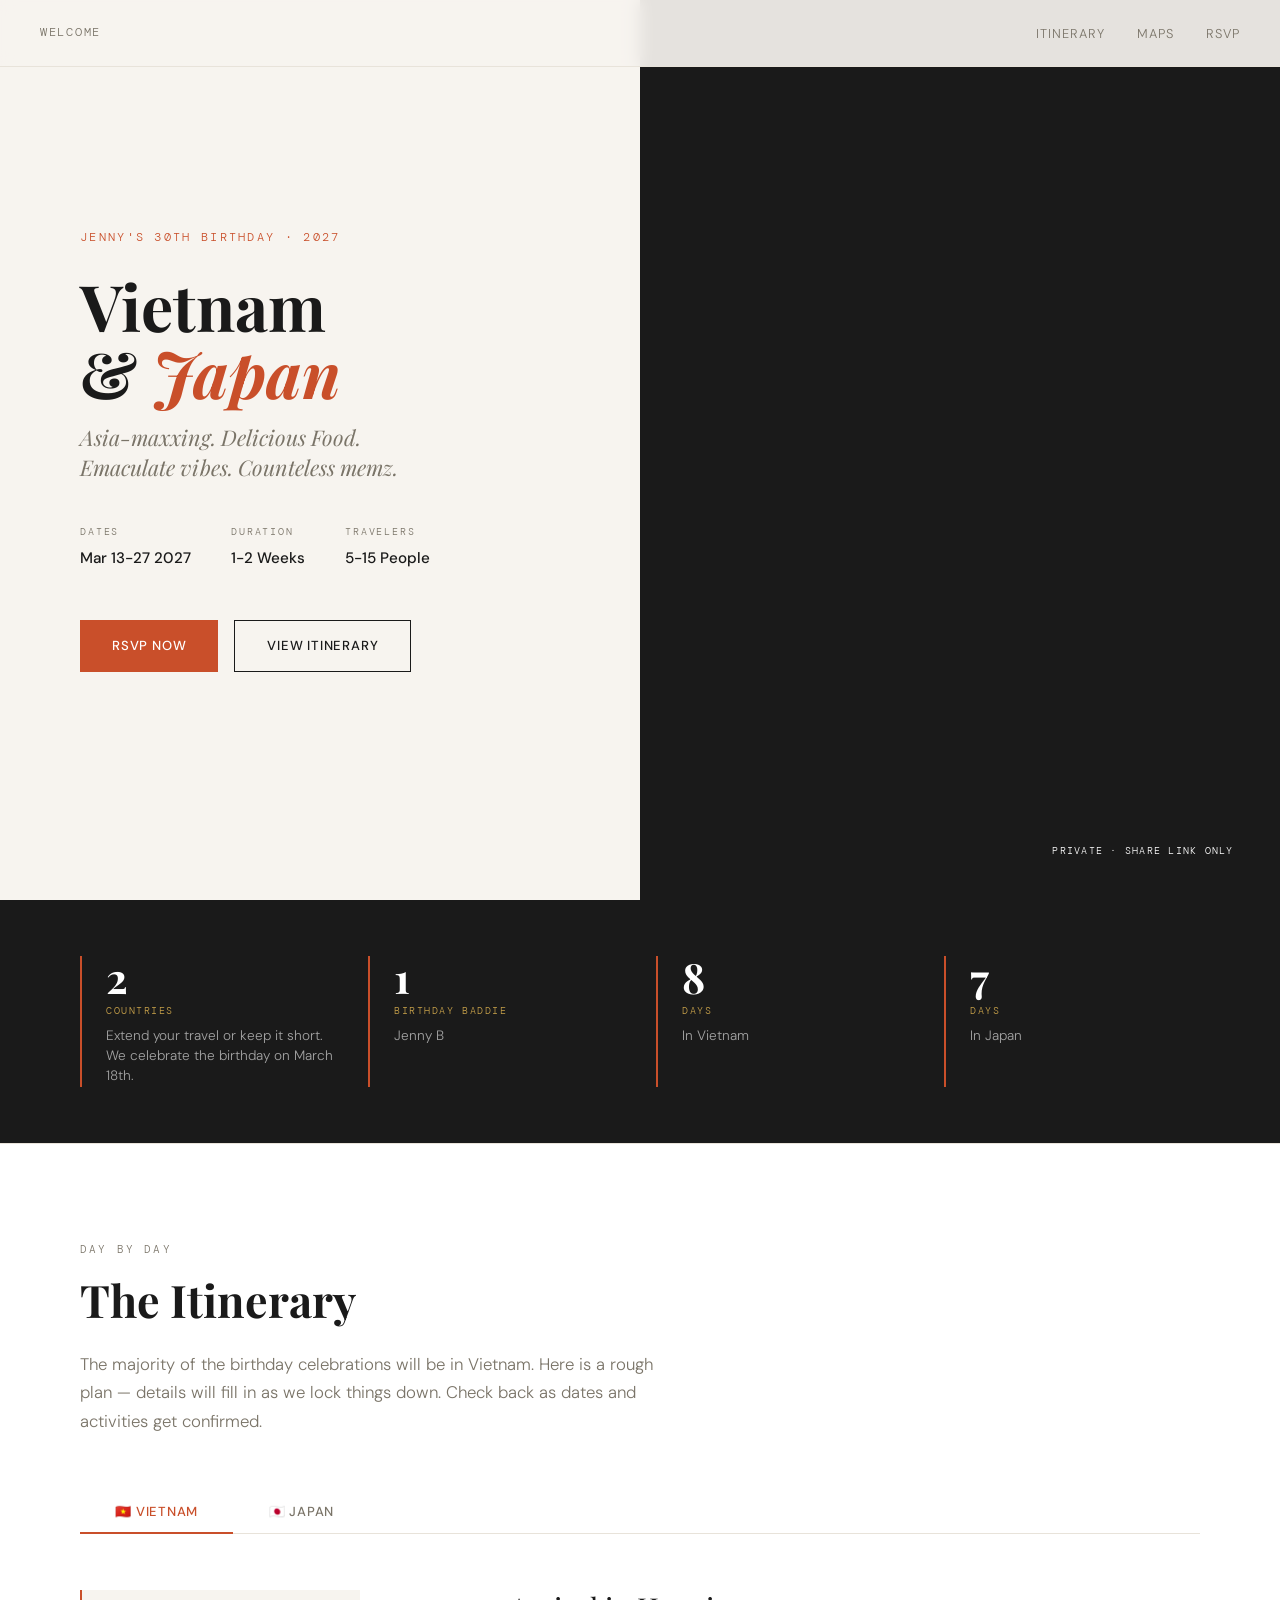
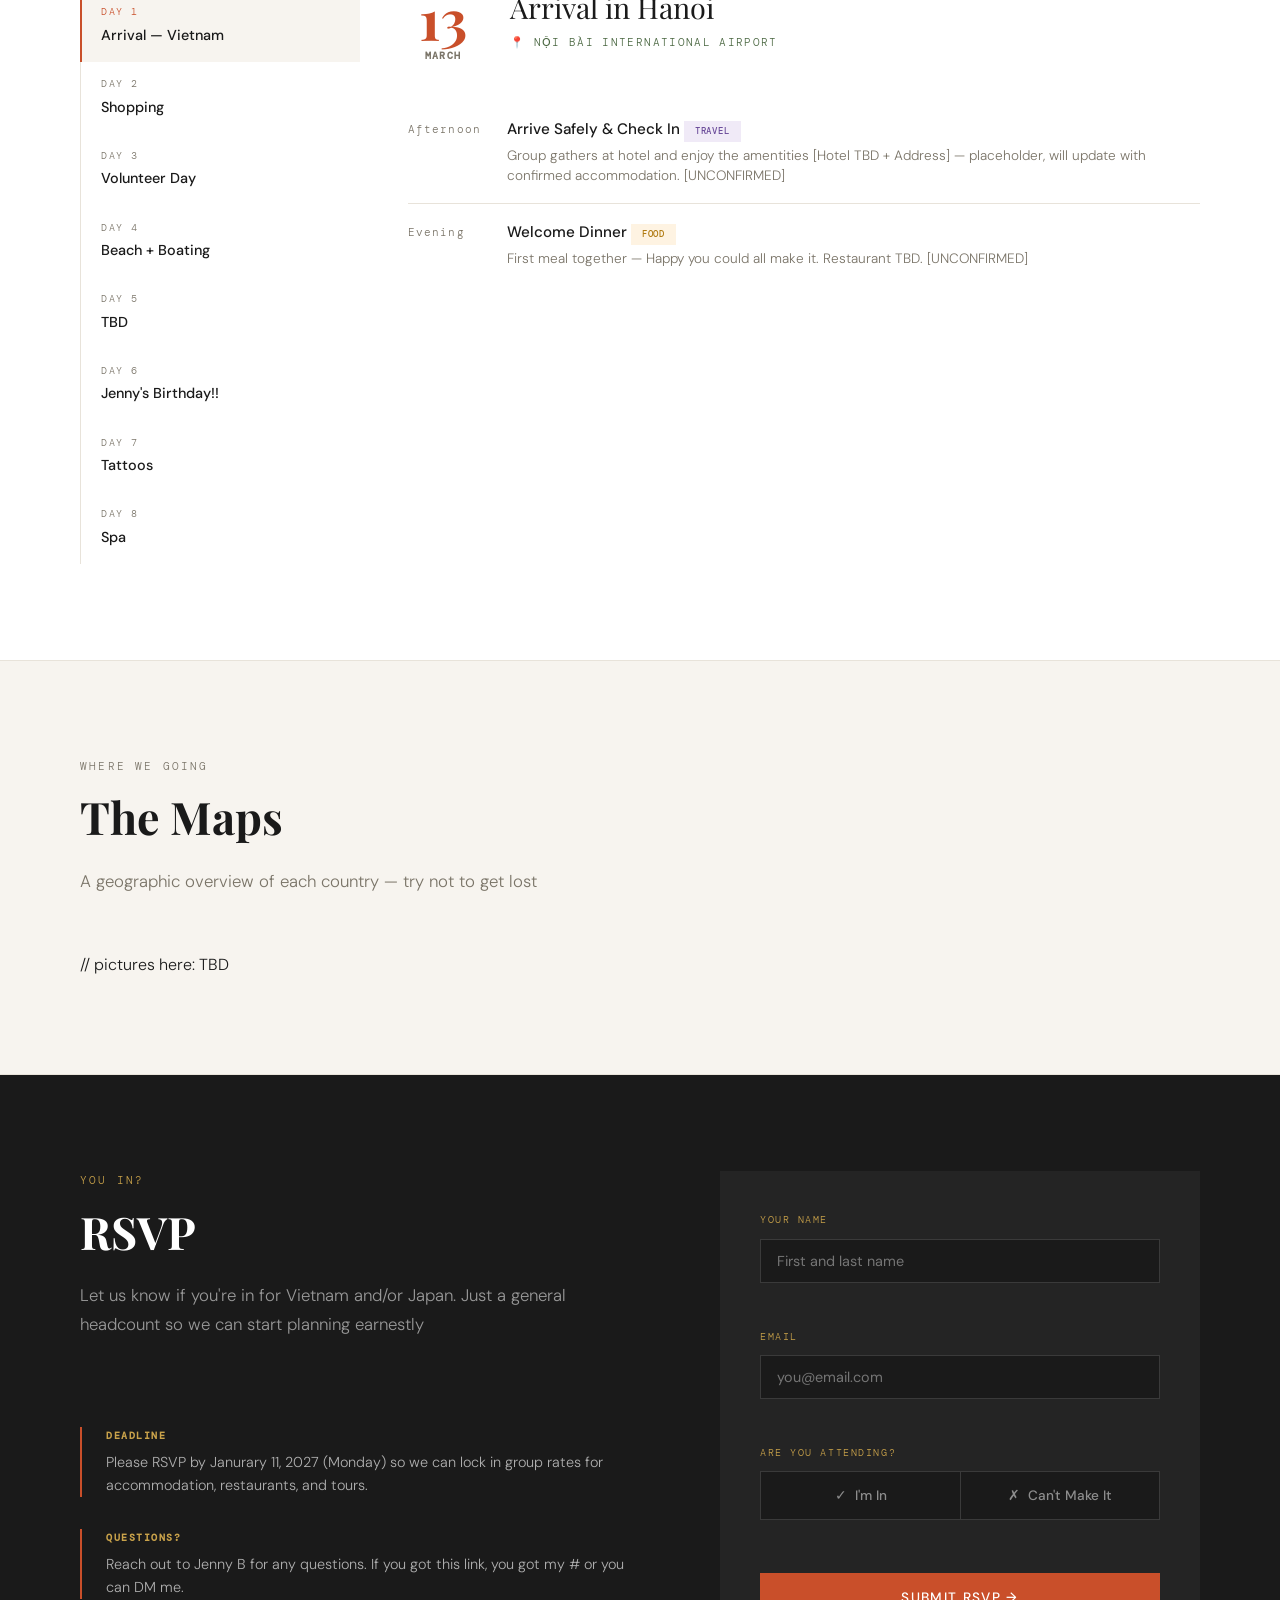
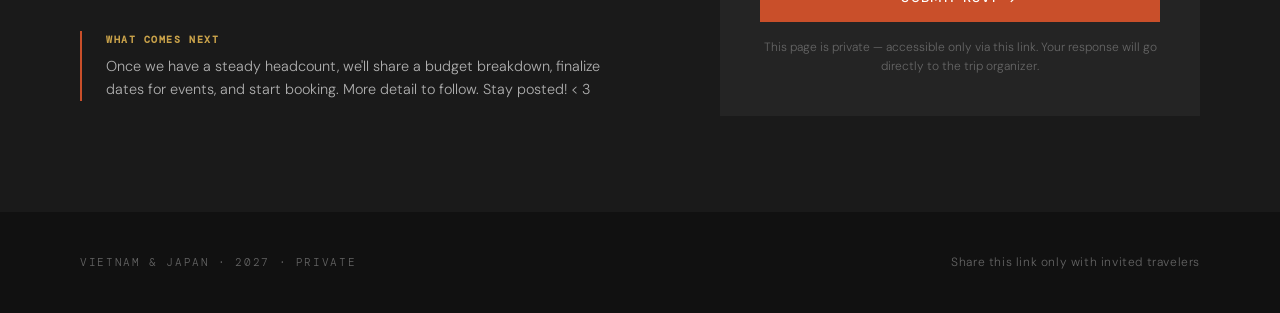
==== commit 347610ce: "Update index.html" ====
--- a/index.html
+++ b/index.html
@@ -849,15 +849,16 @@
 
 <!-- OVERVIEW STRIP -->
 <div class="overview">
+  
+  <div class="overview-item">
+    <div class="num">2</div>
+    <div class="unit">Countries</div>
+    <p>Extend your travel or keep it short. We celebrate the birthday on March 18th. </p>
+  </div>
   <div class="overview-item">
     <div class="num">1</div>
     <div class="unit">Birthday Baddie</div>
     <p>Jenny B</p>
-  </div>
-  <div class="overview-item">
-    <div class="num">2</div>
-    <div class="unit">Countries</div>
-    <p>Extend your travel or keep it short. We celebrate the birthday on March 18th. </p>
   </div>
   <div class="overview-item">
     <div class="num">8 </div>
@@ -1213,7 +1214,7 @@
       <div>
         <div class="day-detail active" id="jp-day-1">
           <div class="day-detail-header">
-            <div class="day-detail-date">54<small>March</small></div>
+            <div class="day-detail-date">22<small>March</small></div>
             <div>
               <div class="day-detail-title">Arrive in Tokyo</div>
               <div class="day-detail-location">📍 Narita / Haneda → Shinjuku</div>
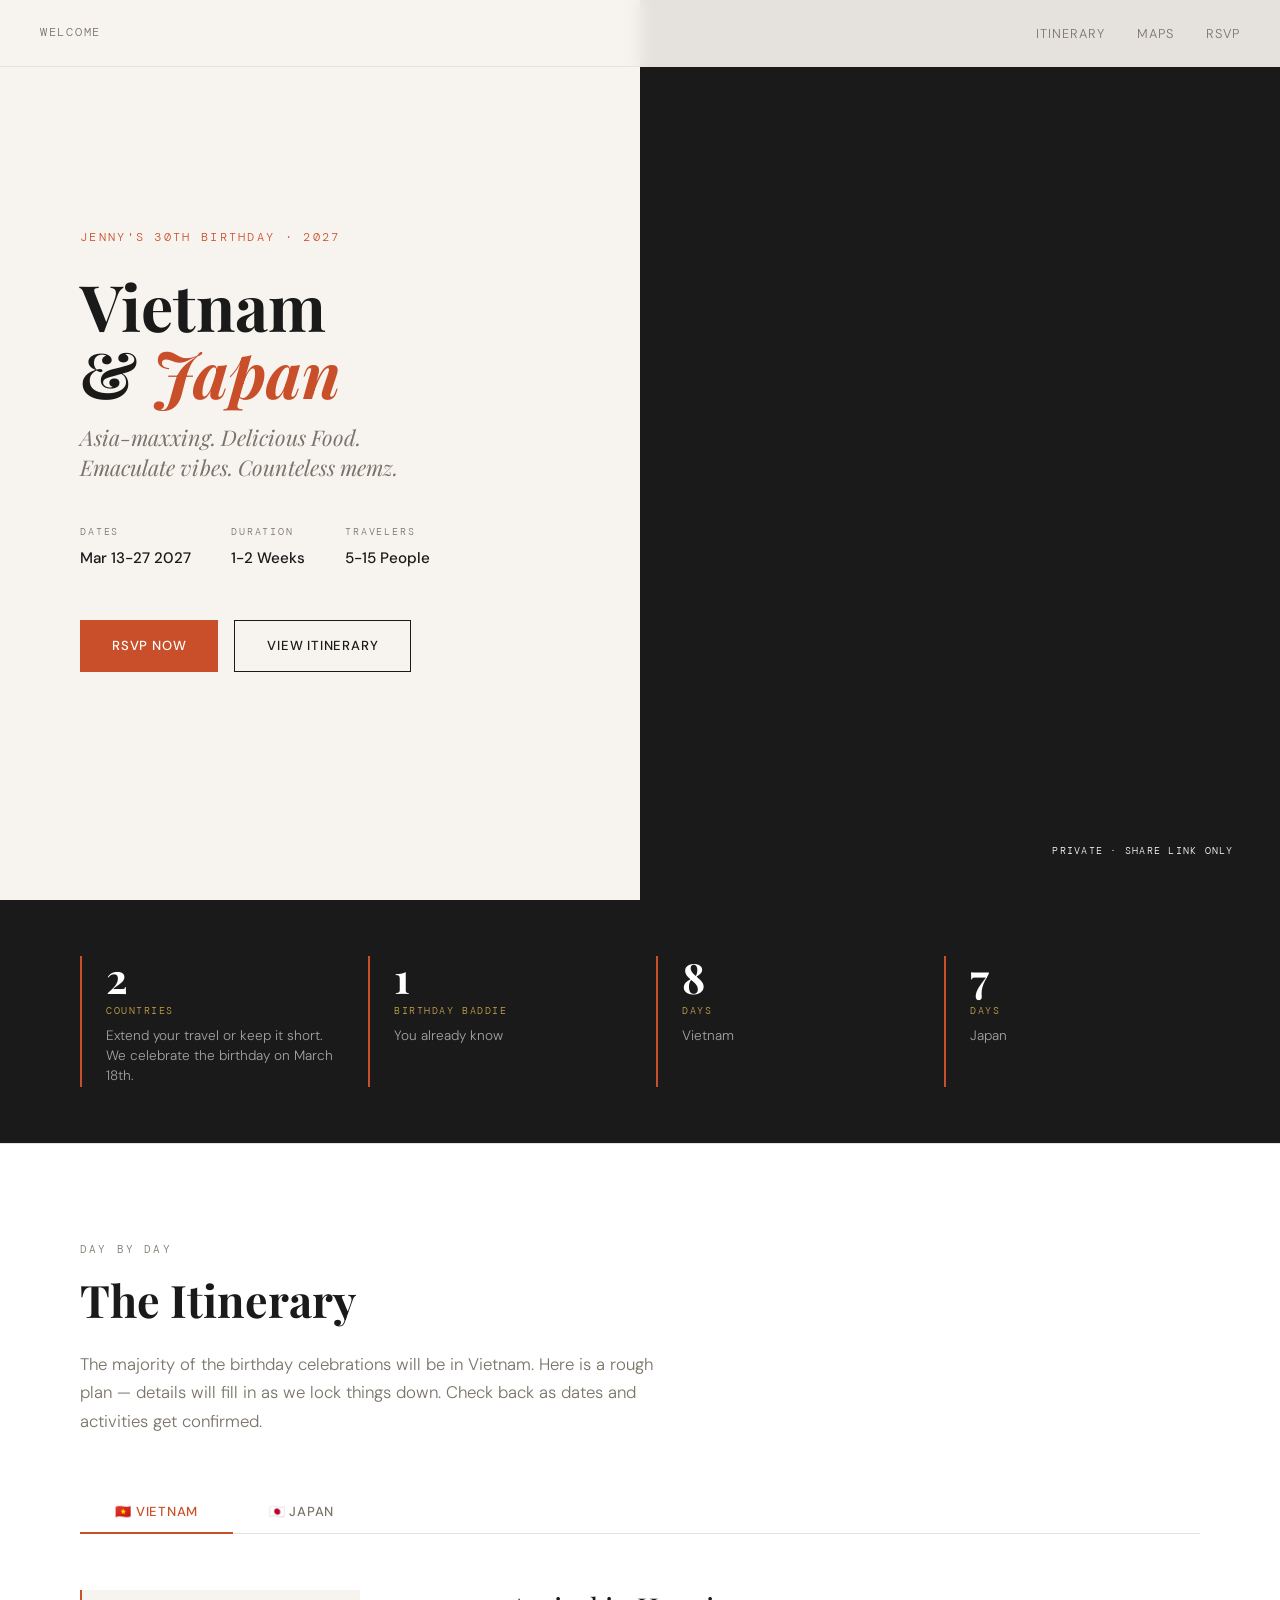
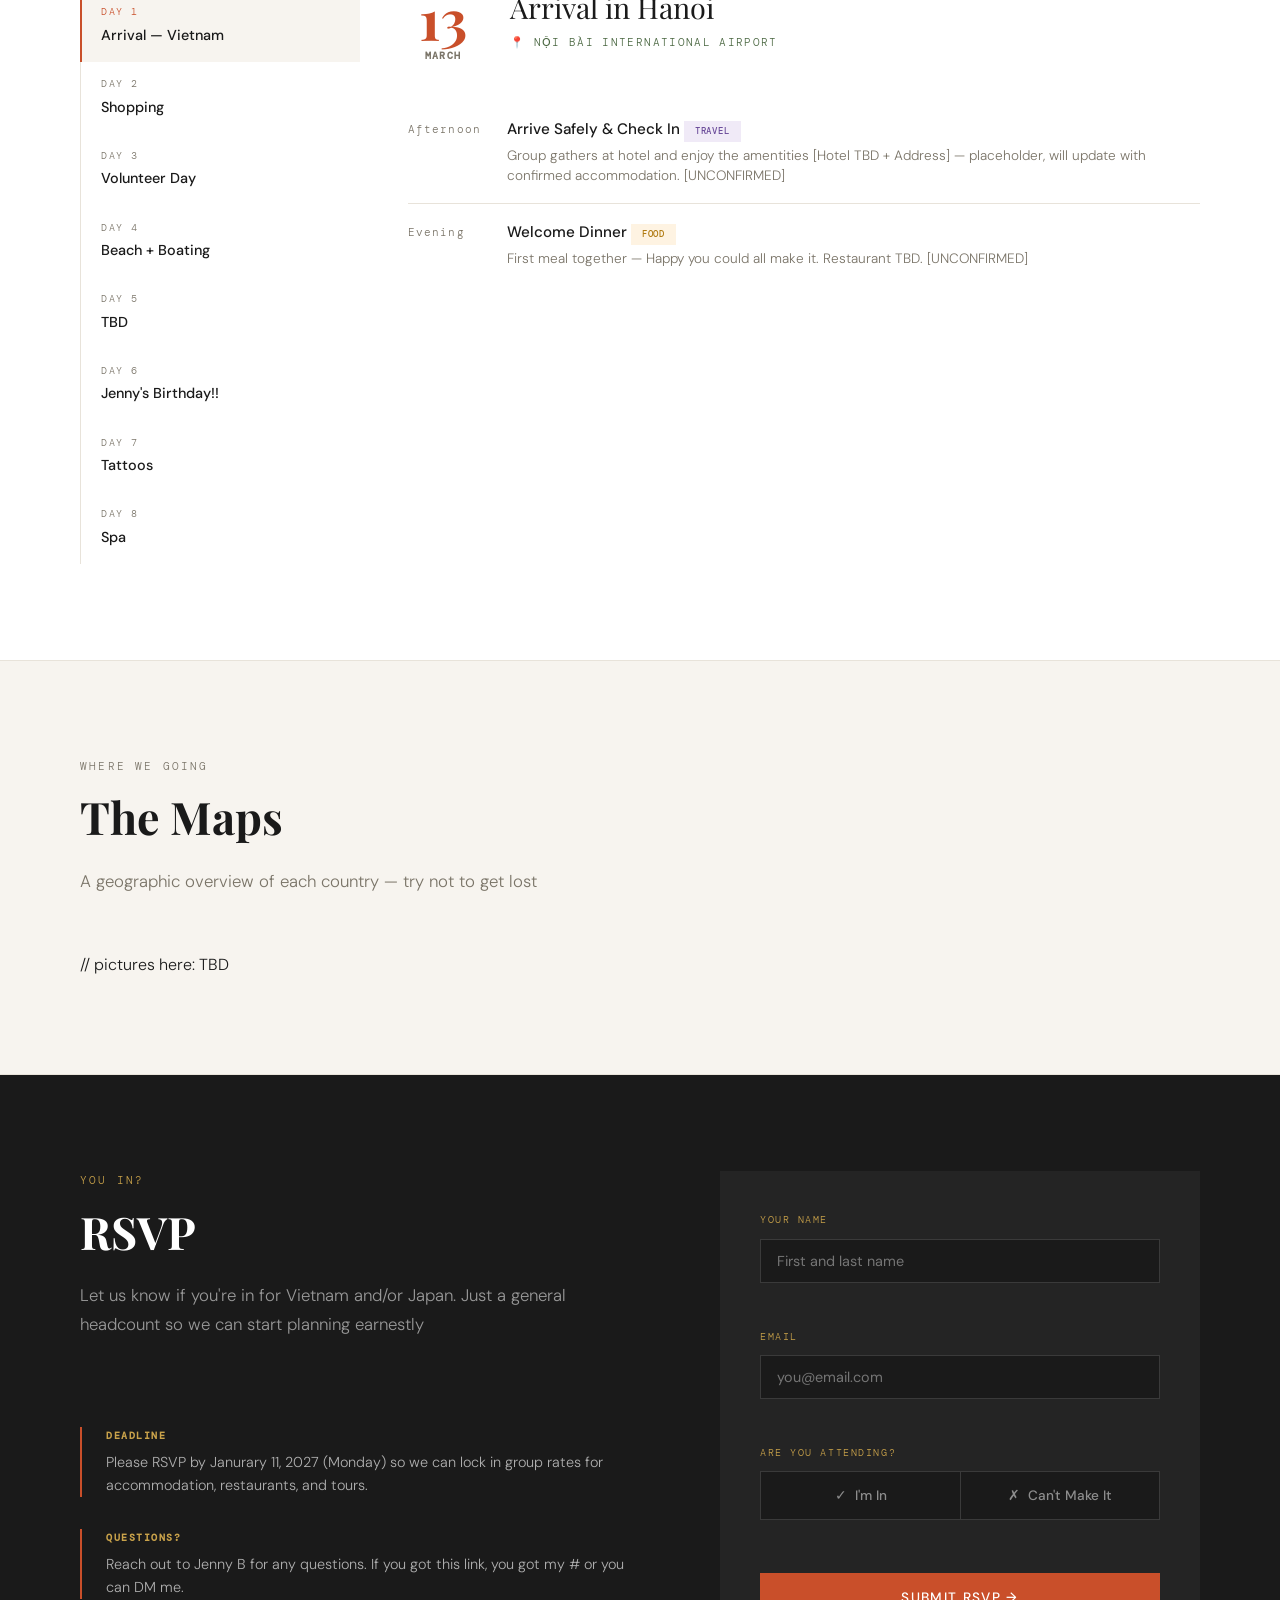
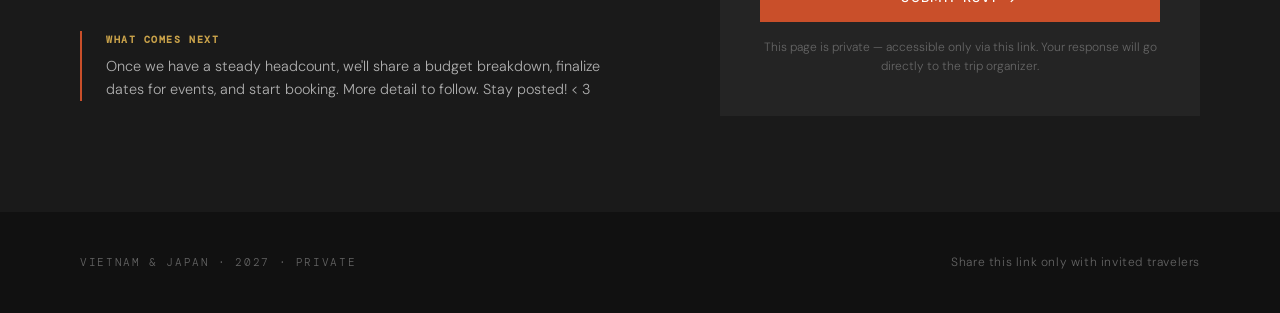
==== commit 54bd70ff: "Update index.html" ====
--- a/index.html
+++ b/index.html
@@ -858,17 +858,17 @@
   <div class="overview-item">
     <div class="num">1</div>
     <div class="unit">Birthday Baddie</div>
-    <p>Jenny B</p>
+    <p>You already know</p>
   </div>
   <div class="overview-item">
     <div class="num">8 </div>
     <div class="unit">Days</div>
-    <p> In Vietnam </p>
+    <p> Vietnam </p>
   </div>
   <div class="overview-item">
     <div class="num">7</div>
     <div class="unit">Days</div>
-    <p>In Japan </p>
+    <p>Japan </p>
   </div>
 </div>
 
